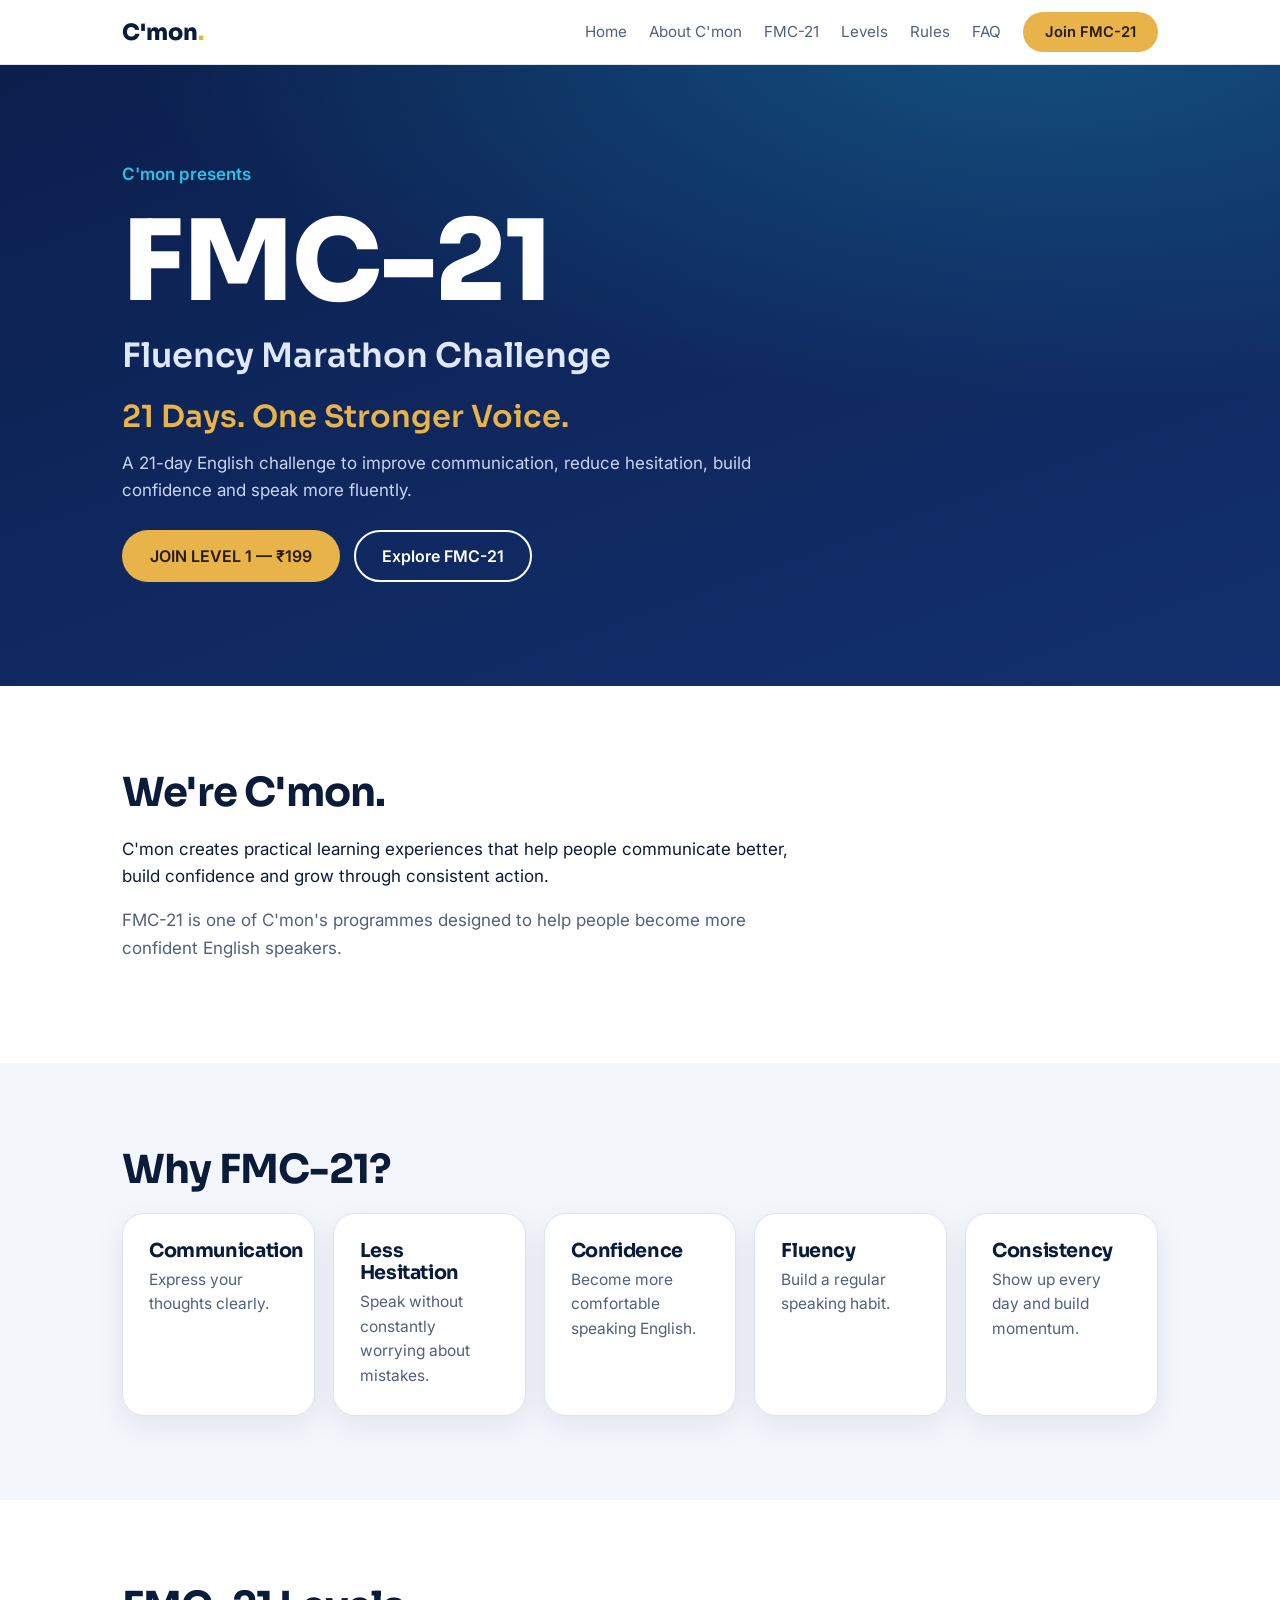
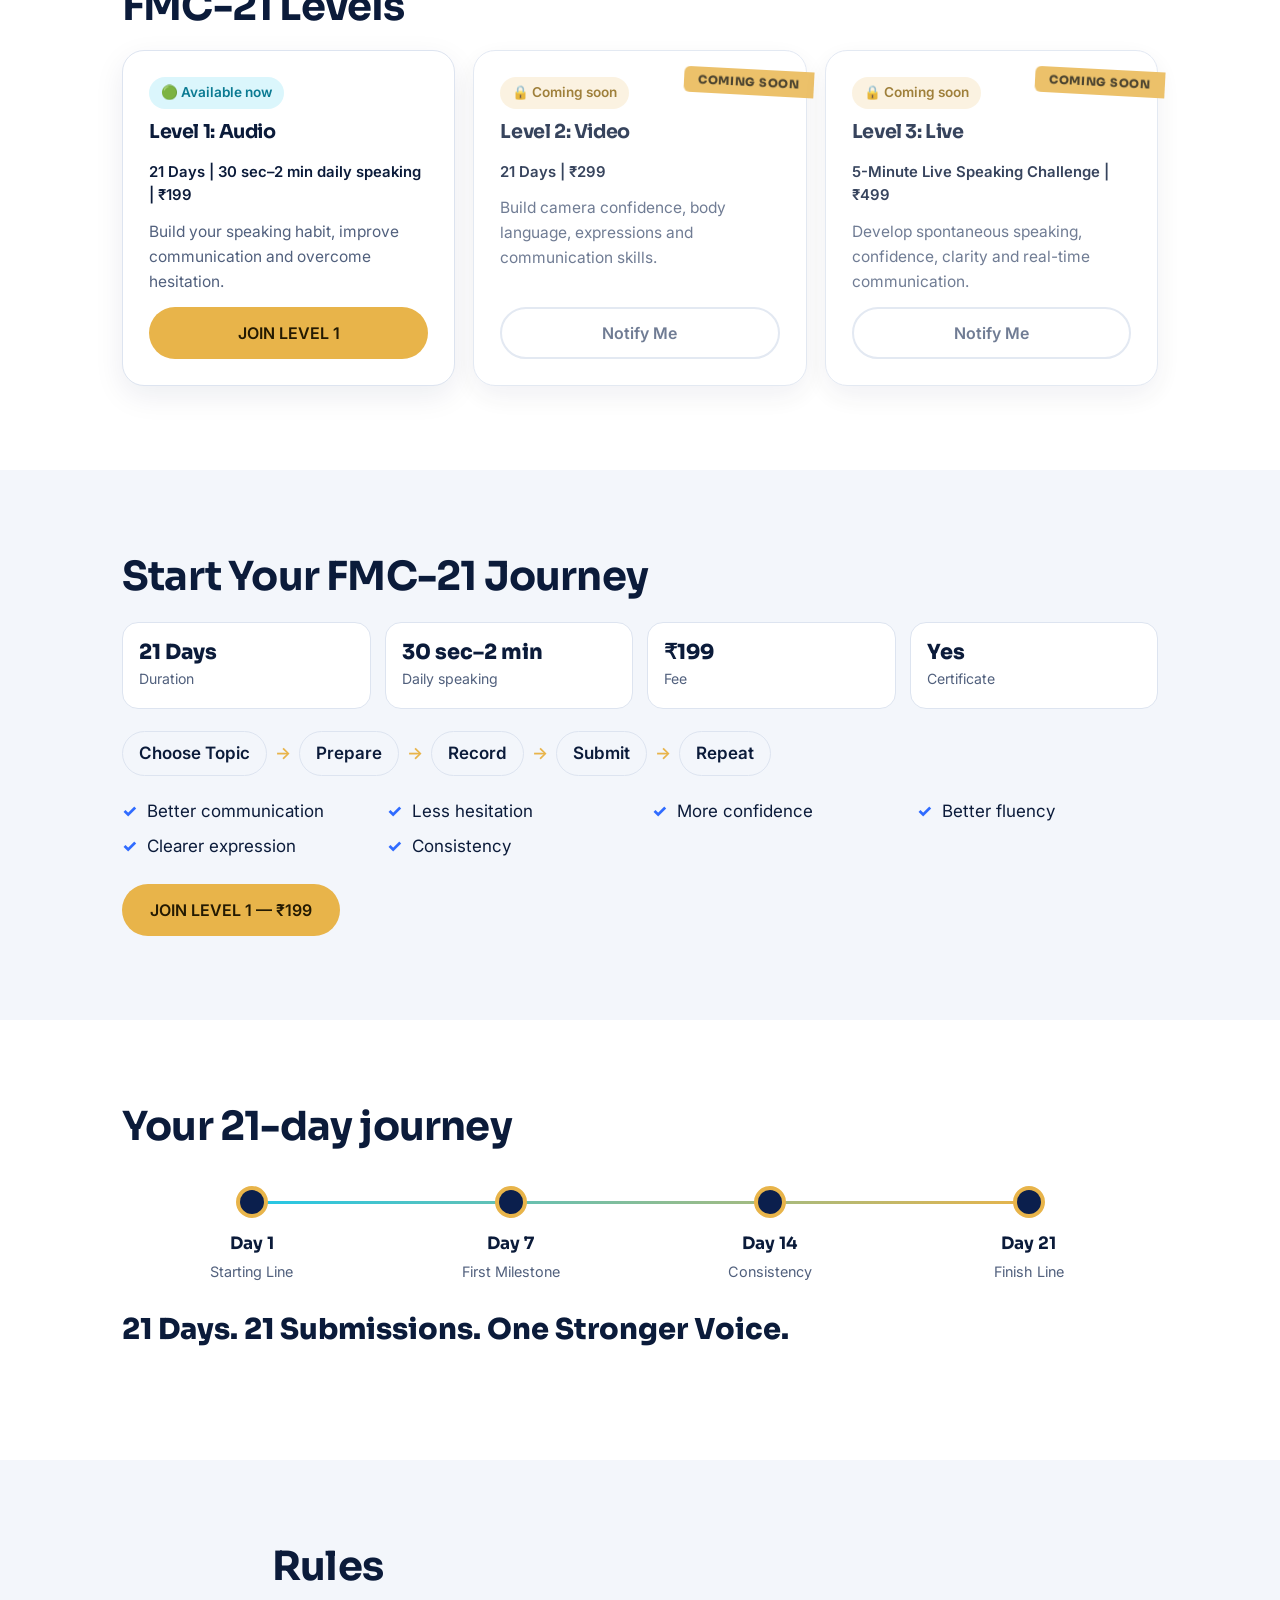
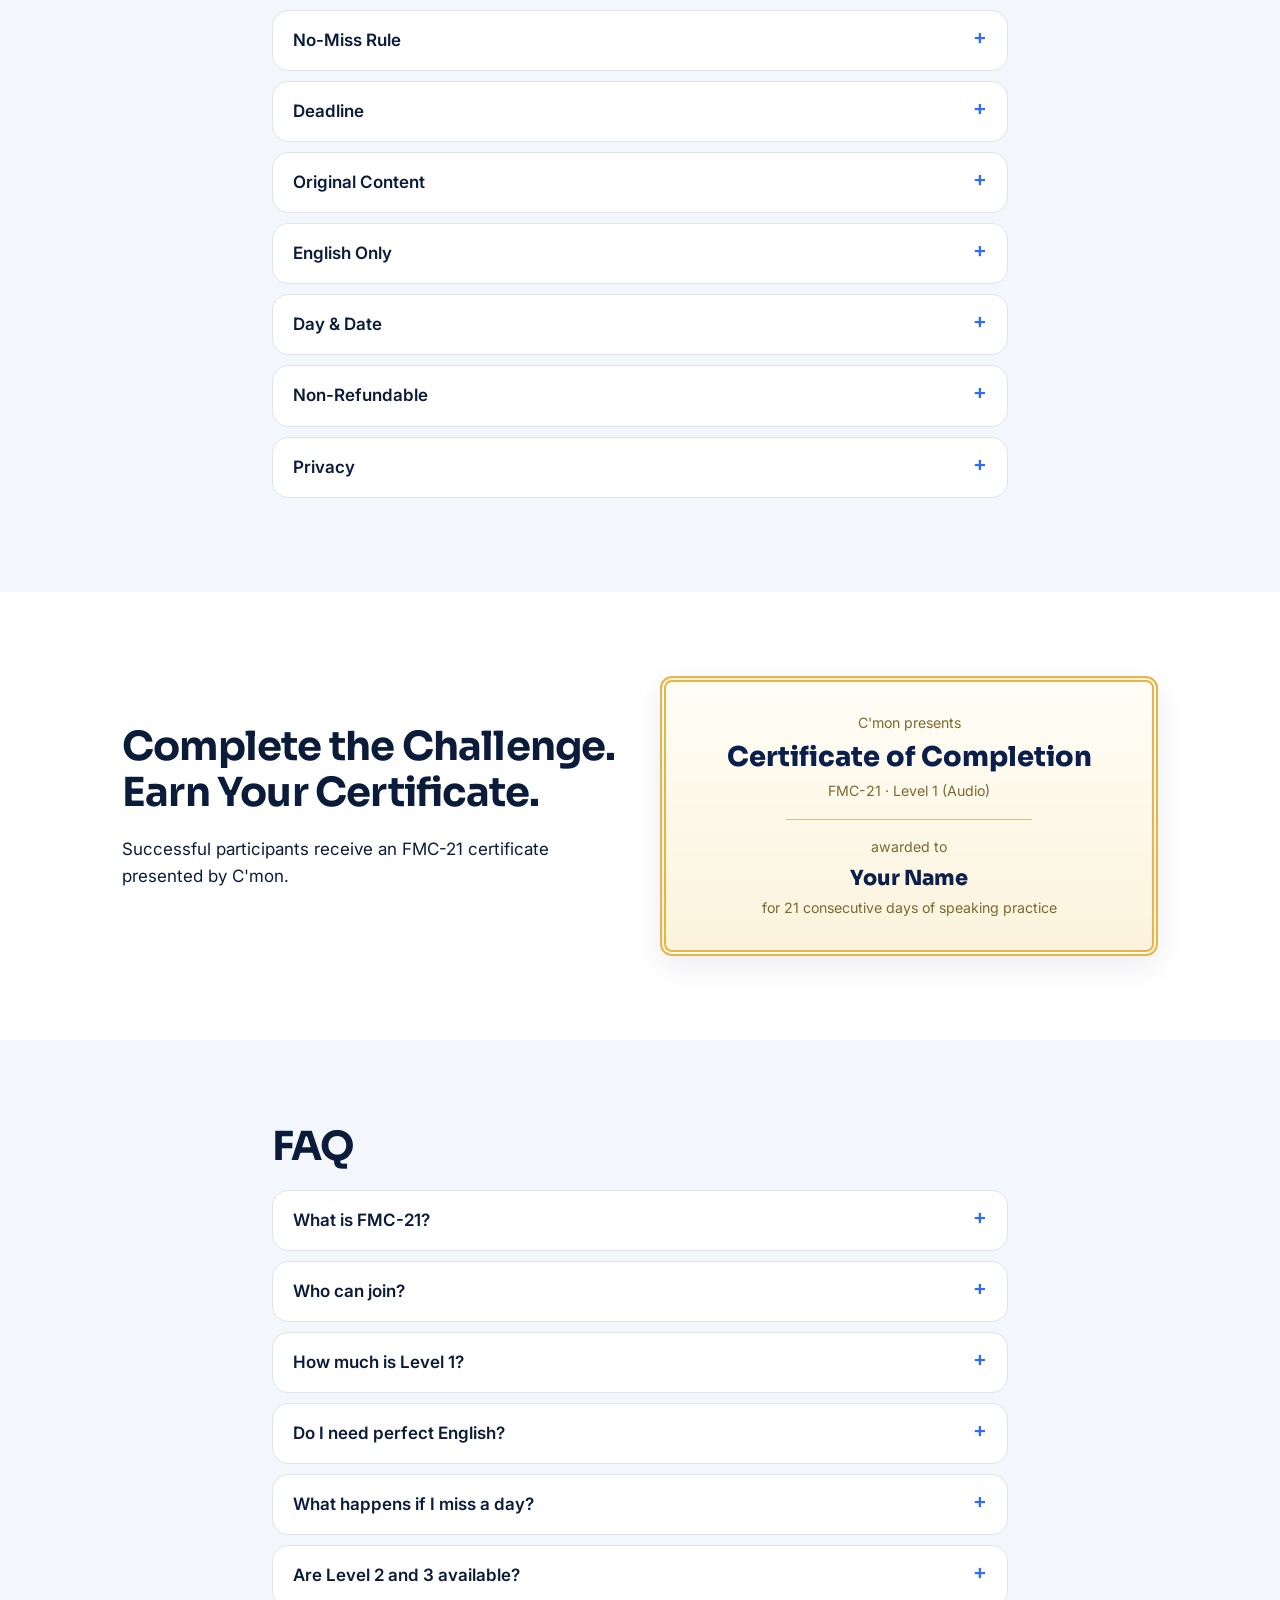
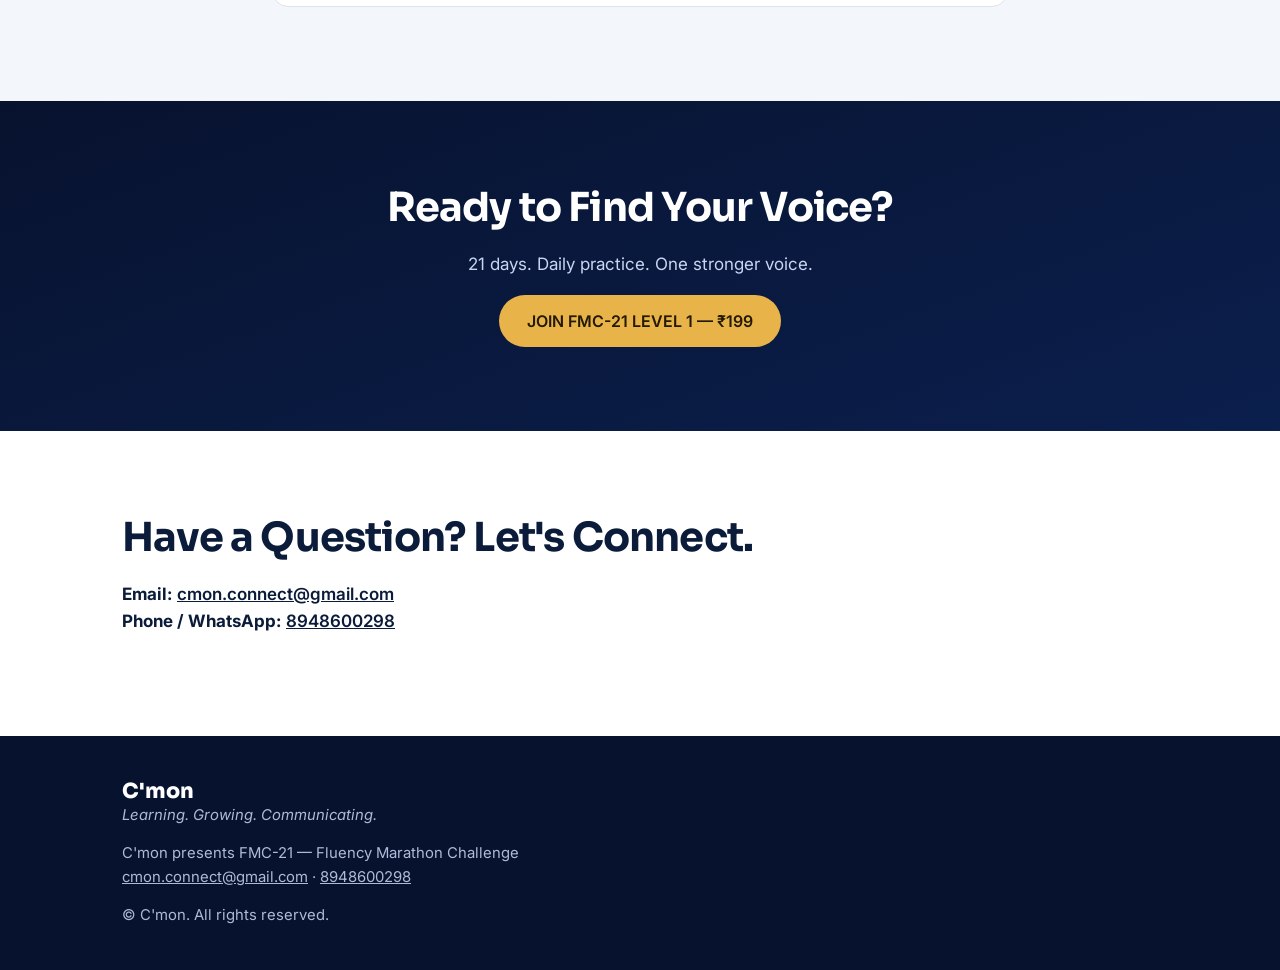
==== index.html @ 570bfe98 "Add files via upload added index.html" ====
<!DOCTYPE html>
<html lang="en">
<head>
<meta charset="utf-8">
<meta name="viewport" content="width=device-width, initial-scale=1, viewport-fit=cover">
<title>FMC-21 Fluency Marathon Challenge | C'mon</title>
<link rel="preconnect" href="https://fonts.googleapis.com">
<link href="https://fonts.googleapis.com/css2?family=Sora:wght@400;600;800&family=Inter:wght@400;500;600&display=swap" rel="stylesheet">
<style>
:root{box-sizing:border-box;padding-top:env(safe-area-inset-top,0px);padding-bottom:env(safe-area-inset-bottom,0px);
--bg:#fff;--soft:#f3f6fb;--ink:#0b1b3a;--mute:#51607d;--navy:#0b1f4d;--navy2:#13306e;--blue:#2f6bff;--cyan:#22c7e8;--gold:#e8b44a;--line:#dde4f0;--card:#fff;--shadow:0 10px 30px rgba(11,31,77,.08)}
@media (prefers-color-scheme:dark){:root:not([data-theme="light"]){--bg:#0a1430;--soft:#0e1b3e;--ink:#eef2fb;--mute:#a6b3d1;--line:#22305a;--card:#101f47;--shadow:0 10px 30px rgba(0,0,0,.35)}}
:root[data-theme="dark"]{--bg:#0a1430;--soft:#0e1b3e;--ink:#eef2fb;--mute:#a6b3d1;--line:#22305a;--card:#101f47;--shadow:0 10px 30px rgba(0,0,0,.35)}
html{scroll-behavior:smooth;scroll-padding-top:calc(env(safe-area-inset-top,0px) + 72px)}
*,*:before,*:after{box-sizing:inherit}
body{margin:0;background:var(--bg);color:var(--ink);font:400 17px/1.6 Inter,system-ui,-apple-system,"Segoe UI",sans-serif}
h1,h2,h3{font-family:Sora,Inter,system-ui,sans-serif;line-height:1.15;margin:0 0 .5em;letter-spacing:-.02em}
h2{font-size:clamp(1.7rem,4vw,2.5rem)}h3{font-size:1.2rem}
p{margin:0 0 1em;max-width:62ch}a{color:inherit}
.wrap{max-width:1080px;margin:0 auto;padding:0 22px}
section{padding:84px 0}.soft{background:var(--soft)}
.mute{color:var(--mute)}
header{position:sticky;top:env(safe-area-inset-top,0px);z-index:10;background:color-mix(in srgb,var(--bg) 90%,transparent);backdrop-filter:blur(10px);border-bottom:1px solid var(--line)}
.nav{display:flex;align-items:center;gap:22px;height:64px}
.logo{font:800 1.4rem Sora,sans-serif;text-decoration:none;margin-right:auto}.logo i{color:var(--gold);font-style:normal}
.nav a.l{text-decoration:none;font-size:.95rem;color:var(--mute)}.nav a.l:hover{color:var(--ink)}
.btn{display:inline-block;text-decoration:none;font:600 1rem Inter,sans-serif;padding:14px 26px;border-radius:999px;border:2px solid transparent;cursor:pointer}
.btn:focus-visible,summary:focus-visible,a:focus-visible{outline:3px solid var(--cyan);outline-offset:3px}
.gold{background:var(--gold);color:#241a02}.gold:hover{filter:brightness(1.07)}
.ghost{border-color:currentColor}.sm{padding:9px 20px;font-size:.92rem}
.blue{background:var(--blue);color:#fff}
.hero{background:radial-gradient(900px 400px at 80% -10%,rgba(34,199,232,.28),transparent),linear-gradient(160deg,var(--navy),var(--navy2));color:#fff;padding:96px 0 104px}
.hero p{color:#c9d6f2}
.pres{color:var(--cyan);font-weight:600;margin-bottom:10px}
.hero h1{font-size:clamp(3.4rem,11vw,7rem);font-weight:800;margin:0}
.hero h1 small{display:block;font-size:.3em;font-weight:600;letter-spacing:0;margin-top:.3em;color:#dfe8fb}
.tag{font:600 clamp(1.3rem,3vw,1.9rem) Sora,sans-serif;color:var(--gold);margin:22px 0 14px}
.row{display:flex;flex-wrap:wrap;gap:14px;margin-top:26px}
.grid{display:grid;gap:18px}.g5{grid-template-columns:repeat(auto-fit,minmax(190px,1fr))}.g3{grid-template-columns:repeat(auto-fit,minmax(280px,1fr))}
.card{background:var(--card);border:1px solid var(--line);border-radius:22px;padding:26px;box-shadow:var(--shadow)}
.card p{margin:0;color:var(--mute);font-size:.97rem}
.card h3{margin-bottom:.3em}
.lvl{position:relative;display:flex;flex-direction:column;gap:12px}
.lvl .meta{font-weight:600;font-size:.93rem}
.badge{align-self:flex-start;font-weight:600;font-size:.85rem;padding:5px 12px;border-radius:999px}
.on{background:rgba(34,199,232,.16);color:#0a7a92}.off{background:rgba(232,180,74,.2);color:#8a6410}
@media (prefers-color-scheme:dark){:root:not([data-theme="light"]) .on{color:var(--cyan)}:root:not([data-theme="light"]) .off{color:var(--gold)}}
.lvl.soon{opacity:.82}.lvl.soon:before{content:"COMING SOON";position:absolute;top:18px;right:-8px;background:var(--gold);color:#241a02;font:800 .72rem Sora,sans-serif;letter-spacing:.06em;padding:6px 14px;border-radius:6px 0 0 6px;transform:rotate(3deg)}
.lvl .btn{margin-top:auto;text-align:center}
.dis{border-color:var(--line);color:var(--mute)}
.facts{display:grid;grid-template-columns:repeat(auto-fit,minmax(150px,1fr));gap:14px;margin:22px 0}
.facts div{background:var(--card);border:1px solid var(--line);border-radius:16px;padding:16px}
.facts b{display:block;font:800 1.3rem Sora,sans-serif}.facts span{font-size:.88rem;color:var(--mute)}
.flow{display:flex;flex-wrap:wrap;gap:8px;align-items:center;font-weight:600;margin:6px 0 22px}
.flow span{background:var(--soft);border:1px solid var(--line);padding:8px 16px;border-radius:999px}
.flow em{color:var(--gold);font-style:normal}
ul.ticks{list-style:none;padding:0;margin:0 0 24px;display:grid;grid-template-columns:repeat(auto-fit,minmax(220px,1fr));gap:8px 24px}
ul.ticks li:before{content:"✓";color:var(--blue);font-weight:800;margin-right:10px}
.tl{display:grid;grid-template-columns:repeat(4,1fr);gap:0;margin:36px 0 26px;position:relative}
.tl:before{content:"";position:absolute;left:12%;right:12%;top:15px;height:3px;background:linear-gradient(90deg,var(--cyan),var(--gold))}
.tl div{text-align:center;position:relative;padding:0 6px}
.tl i{display:block;width:32px;height:32px;border-radius:50%;background:var(--navy);border:4px solid var(--gold);margin:0 auto 12px}
.tl b{display:block;font-family:Sora,sans-serif}.tl span{font-size:.9rem;color:var(--mute)}
@media(max-width:620px){.tl{grid-template-columns:1fr;gap:20px}.tl:before{display:none}.nav a.l{display:none}}
.big{font:800 clamp(1.3rem,3vw,1.8rem) Sora,sans-serif}
details{border:1px solid var(--line);background:var(--card);border-radius:16px;margin-bottom:10px;padding:0 20px}
summary{cursor:pointer;font-weight:600;padding:16px 0;list-style:none;display:flex;justify-content:space-between;gap:12px}
summary::-webkit-details-marker{display:none}summary:after{content:"+";color:var(--blue);font-size:1.3rem;line-height:1}
details[open] summary:after{content:"−"}details p{color:var(--mute);margin:0 0 16px}
.two{display:grid;grid-template-columns:1fr 1fr;gap:40px;align-items:center}
@media(max-width:760px){.two{grid-template-columns:1fr}}
.cert{background:linear-gradient(#fffdf6,#fbf3dc);color:#2a2410;border:6px double var(--gold);border-radius:12px;padding:30px 20px;text-align:center;box-shadow:var(--shadow)}
.cert small{display:block;color:#7a6a30}.cert b{display:block;font:800 1.7rem Sora,sans-serif;color:var(--navy);margin:6px 0}
.cert hr{border:0;border-top:1px solid #d9c27a;width:55%;margin:16px auto}
.cta{background:linear-gradient(160deg,#07122e,var(--navy));color:#fff;text-align:center}
.cta p{margin:0 auto 1em;color:#c9d6f2}
.contact a{font-weight:600}
footer{background:#07122e;color:#aebbd8;padding:42px 0;font-size:.93rem}
footer b{color:#fff;font:800 1.3rem Sora,sans-serif;display:block}footer a{color:#aebbd8}
#msg{display:none;position:fixed;left:50%;bottom:calc(env(safe-area-inset-bottom,0px) + 20px);transform:translateX(-50%);background:var(--navy);color:#fff;padding:12px 20px;border-radius:12px;z-index:20;box-shadow:var(--shadow);max-width:90%}
@media(prefers-reduced-motion:reduce){html{scroll-behavior:auto}}
</style>
</head>
<body>
<header><div class="wrap nav">
<a class="logo" href="#home">C'mon<i>.</i></a>
<a class="l" href="#home">Home</a><a class="l" href="#about">About C'mon</a><a class="l" href="#fmc">FMC-21</a><a class="l" href="#levels">Levels</a><a class="l" href="#rules">Rules</a><a class="l" href="#faq">FAQ</a>
<a class="btn gold sm join" href="#levels">Join FMC-21</a>
</div></header>

<main id="home">
<section class="hero"><div class="wrap">
<div class="pres">C'mon presents</div>
<h1>FMC-21<small>Fluency Marathon Challenge</small></h1>
<div class="tag">21 Days. One Stronger Voice.</div>
<p>A 21-day English challenge to improve communication, reduce hesitation, build confidence and speak more fluently.</p>
<div class="row"><a class="btn gold join" href="#levels">JOIN LEVEL 1 — ₹199</a><a class="btn ghost" href="#fmc">Explore FMC-21</a></div>
</div></section>

<section id="about"><div class="wrap">
<h2>We're C'mon.</h2>
<p>C'mon creates practical learning experiences that help people communicate better, build confidence and grow through consistent action.</p>
<p class="mute">FMC-21 is one of C'mon's programmes designed to help people become more confident English speakers.</p>
</div></section>

<section class="soft" id="fmc"><div class="wrap">
<h2>Why FMC-21?</h2>
<div class="grid g5">
<div class="card"><h3>Communication</h3><p>Express your thoughts clearly.</p></div>
<div class="card"><h3>Less Hesitation</h3><p>Speak without constantly worrying about mistakes.</p></div>
<div class="card"><h3>Confidence</h3><p>Become more comfortable speaking English.</p></div>
<div class="card"><h3>Fluency</h3><p>Build a regular speaking habit.</p></div>
<div class="card"><h3>Consistency</h3><p>Show up every day and build momentum.</p></div>
</div></div></section>

<section id="levels"><div class="wrap">
<h2>FMC-21 Levels</h2>
<div class="grid g3">
<div class="card lvl"><span class="badge on">🟢 Available now</span><h3>Level 1: Audio</h3><div class="meta">21 Days | 30 sec–2 min daily speaking | ₹199</div><p>Build your speaking habit, improve communication and overcome hesitation.</p><a class="btn gold join" href="#">JOIN LEVEL 1</a></div>
<div class="card lvl soon"><span class="badge off">🔒 Coming soon</span><h3>Level 2: Video</h3><div class="meta">21 Days | ₹299</div><p>Build camera confidence, body language, expressions and communication skills.</p><a class="btn ghost dis" href="mailto:cmon.connect@gmail.com?subject=Notify%20me%20-%20FMC-21%20Level%202">Notify Me</a></div>
<div class="card lvl soon"><span class="badge off">🔒 Coming soon</span><h3>Level 3: Live</h3><div class="meta">5-Minute Live Speaking Challenge | ₹499</div><p>Develop spontaneous speaking, confidence, clarity and real-time communication.</p><a class="btn ghost dis" href="mailto:cmon.connect@gmail.com?subject=Notify%20me%20-%20FMC-21%20Level%203">Notify Me</a></div>
</div></div></section>

<section class="soft"><div class="wrap">
<h2>Start Your FMC-21 Journey</h2>
<div class="facts"><div><b>21 Days</b><span>Duration</span></div><div><b>30 sec–2 min</b><span>Daily speaking</span></div><div><b>₹199</b><span>Fee</span></div><div><b>Yes</b><span>Certificate</span></div></div>
<div class="flow"><span>Choose Topic</span><em>→</em><span>Prepare</span><em>→</em><span>Record</span><em>→</em><span>Submit</span><em>→</em><span>Repeat</span></div>
<ul class="ticks"><li>Better communication</li><li>Less hesitation</li><li>More confidence</li><li>Better fluency</li><li>Clearer expression</li><li>Consistency</li></ul>
<a class="btn gold join" href="#">JOIN LEVEL 1 — ₹199</a>
</div></section>

<section><div class="wrap">
<h2>Your 21-day journey</h2>
<div class="tl">
<div><i></i><b>Day 1</b><span>Starting Line</span></div>
<div><i></i><b>Day 7</b><span>First Milestone</span></div>
<div><i></i><b>Day 14</b><span>Consistency</span></div>
<div><i></i><b>Day 21</b><span>Finish Line</span></div>
</div>
<p class="big">21 Days. 21 Submissions. One Stronger Voice.</p>
</div></section>

<section class="soft" id="rules"><div class="wrap" style="max-width:780px">
<h2>Rules</h2>
<details><summary>No-Miss Rule</summary><p>Missing a day disqualifies the participant from certification. You can restart from Day 1 in the next round.</p></details>
<details><summary>Deadline</summary><p>Submit by 11:59 PM IST.</p></details>
<details><summary>Original Content</summary><p>The recording must be made by the participant that day.</p></details>
<details><summary>English Only</summary><p>All submissions must be in English.</p></details>
<details><summary>Day &amp; Date</summary><p>Mention the day number and date at the beginning.</p></details>
<details><summary>Non-Refundable</summary><p>The registration fee is non-refundable.</p></details>
<details><summary>Privacy</summary><p>Recordings are accessible only to the participant and authorized C'mon/FMC-21 administrators.</p></details>
</div></section>

<section><div class="wrap two">
<div><h2>Complete the Challenge. Earn Your Certificate.</h2><p>Successful participants receive an FMC-21 certificate presented by C'mon.</p></div>
<div class="cert"><small>C'mon presents</small><b>Certificate of Completion</b><small>FMC-21 · Level 1 (Audio)</small><hr><small>awarded to</small><b style="font-size:1.3rem">Your Name</b><small>for 21 consecutive days of speaking practice</small></div>
</div></section>

<section class="soft" id="faq"><div class="wrap" style="max-width:780px">
<h2>FAQ</h2>
<details><summary>What is FMC-21?</summary><p>A 21-day English fluency challenge presented by C'mon.</p></details>
<details><summary>Who can join?</summary><p>Anyone who wants to improve English communication, confidence and fluency.</p></details>
<details><summary>How much is Level 1?</summary><p>₹199.</p></details>
<details><summary>Do I need perfect English?</summary><p>No. FMC-21 is designed to help you improve.</p></details>
<details><summary>What happens if I miss a day?</summary><p>You are disqualified from certification.</p></details>
<details><summary>Are Level 2 and 3 available?</summary><p>Not yet. They are Coming Soon.</p></details>
</div></section>

<section class="cta"><div class="wrap">
<h2>Ready to Find Your Voice?</h2>
<p>21 days. Daily practice. One stronger voice.</p>
<a class="btn gold join" href="#">JOIN FMC-21 LEVEL 1 — ₹199</a>
</div></section>

<section class="contact"><div class="wrap">
<h2>Have a Question? Let's Connect.</h2>
<p><b>Email:</b> <a href="mailto:cmon.connect@gmail.com">cmon.connect@gmail.com</a><br><b>Phone / WhatsApp:</b> <a href="https://wa.me/918948600298">8948600298</a></p>
</div></section>
</main>

<footer><div class="wrap">
<b>C'mon</b><em>Learning. Growing. Communicating.</em>
<p style="margin-top:14px">C'mon presents FMC-21 — Fluency Marathon Challenge<br><a href="mailto:cmon.connect@gmail.com">cmon.connect@gmail.com</a> · <a href="https://wa.me/918948600298">8948600298</a></p>
<span>© C'mon. All rights reserved.</span>
</div></footer>
<div id="msg" role="status">Registration link will be added soon. Please WhatsApp 8948600298 to join.</div>

<script>
// Paste your Google Form link between the quotes below. Every Level 1 button uses it.
var FORM_URL = "";
document.querySelectorAll(".join").forEach(function(a){
 if(a.getAttribute("href")==="#levels"&&!a.classList.contains("sm")&&a.textContent.indexOf("JOIN LEVEL 1")<0)return;
 if(a.classList.contains("sm")||a.textContent.indexOf("JOIN")<0)return;
 if(FORM_URL){a.href=FORM_URL;a.target="_blank";a.rel="noopener";}
 else{a.addEventListener("click",function(e){e.preventDefault();var m=document.getElementById("msg");m.style.display="block";setTimeout(function(){m.style.display="none"},4000)})}
});
</script>
</body>
</html>
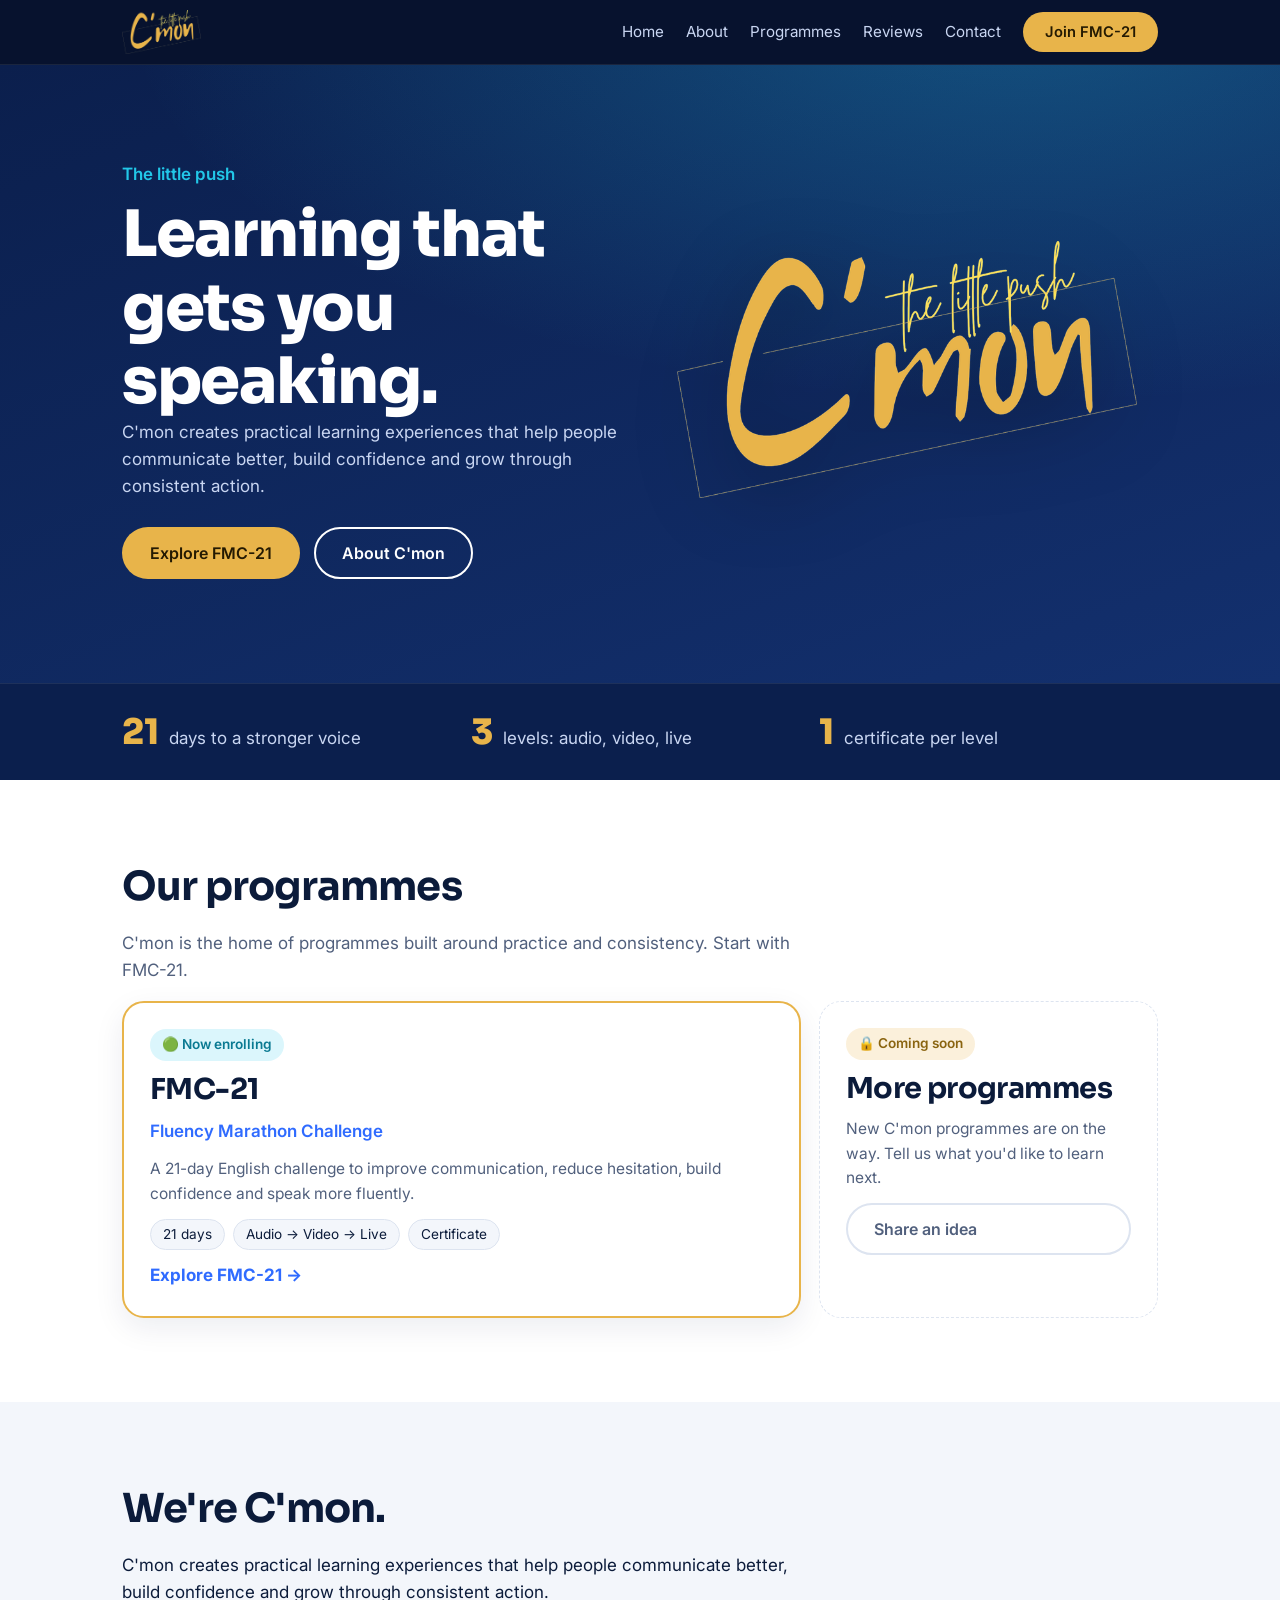
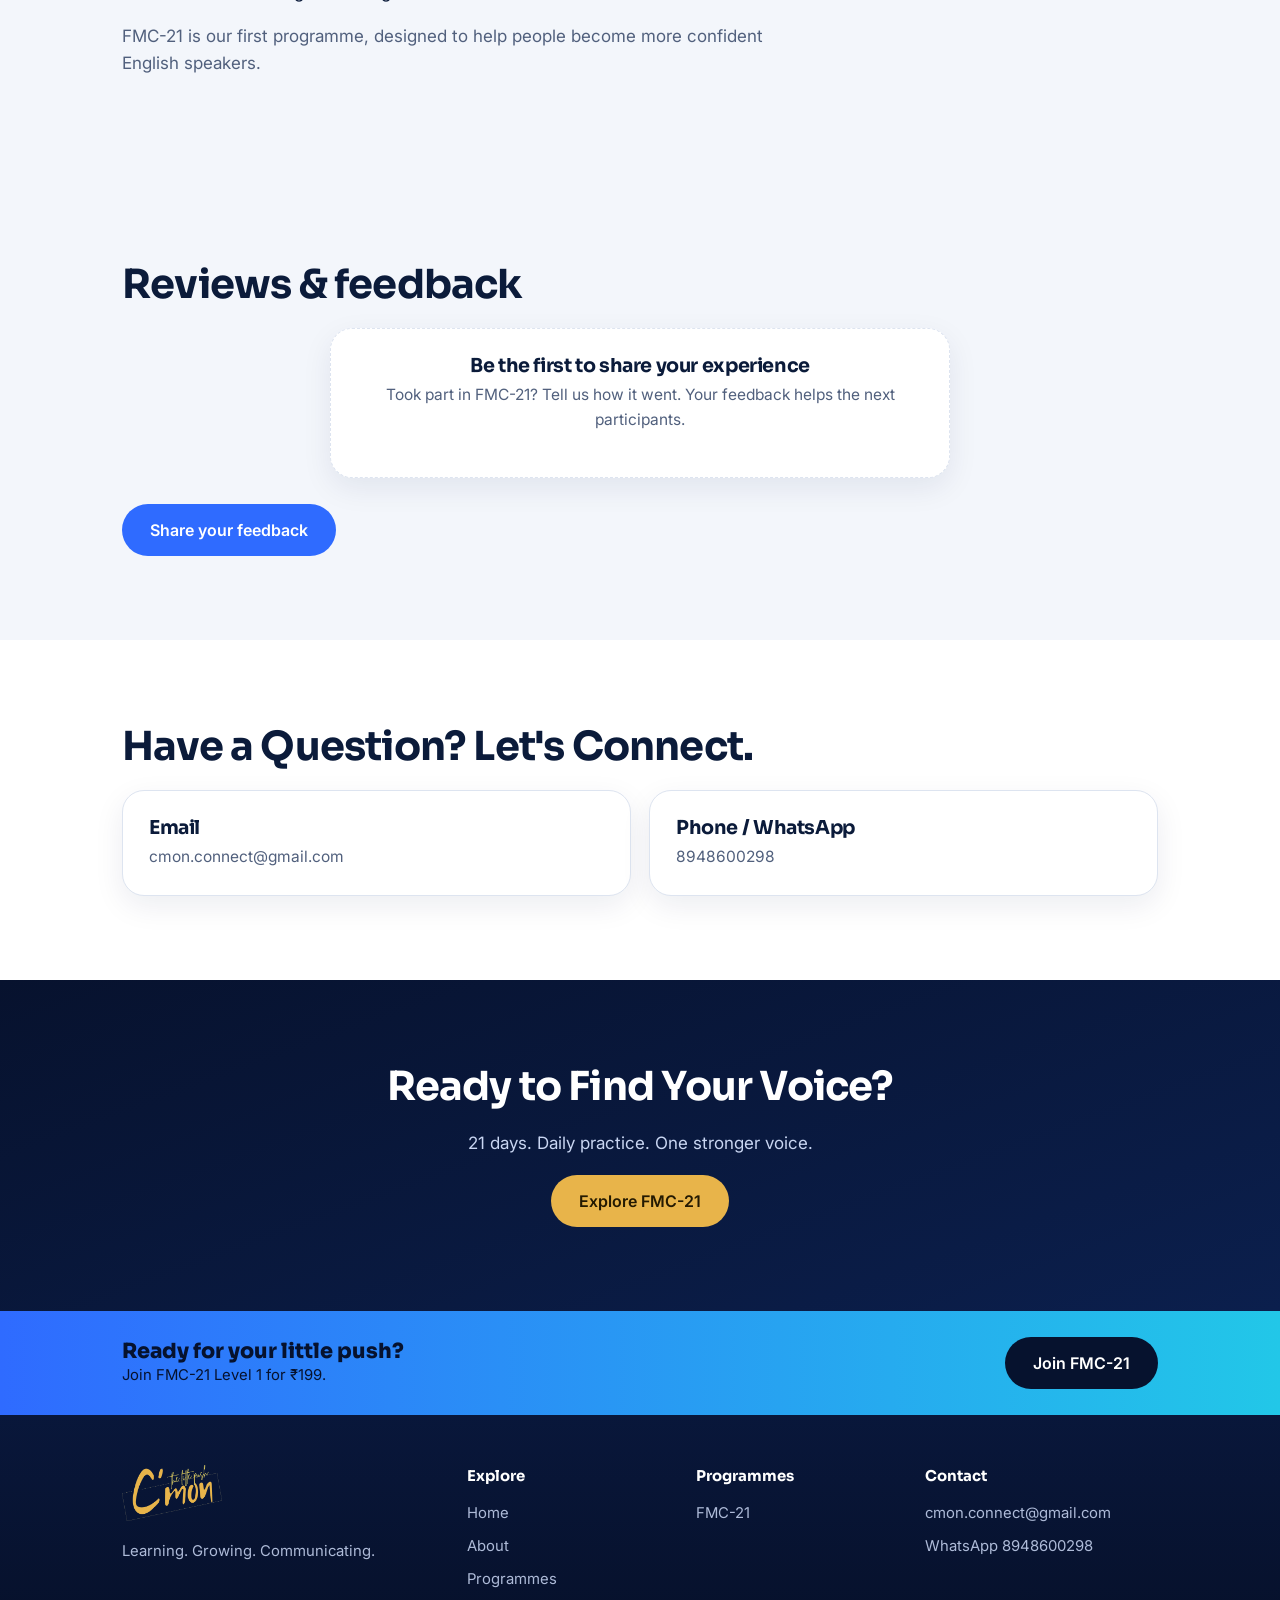
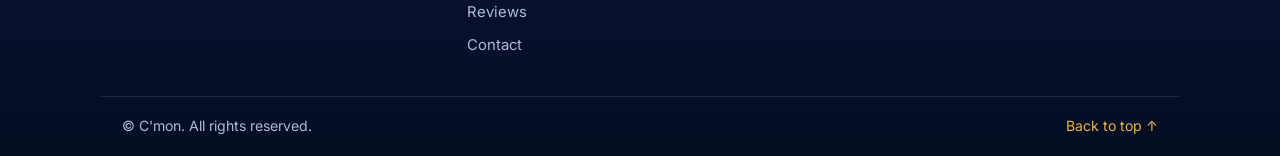
==== commit cd2f87bb: "Add files via upload add logo" ====
--- a/index.html
+++ b/index.html
@@ -3,197 +3,41 @@
 <head>
 <meta charset="utf-8">
 <meta name="viewport" content="width=device-width, initial-scale=1, viewport-fit=cover">
-<title>FMC-21 Fluency Marathon Challenge | C'mon</title>
+<title>C'mon | The little push</title>
+<link rel="icon" type="image/png" sizes="32x32" href="assets/img/favicon-32.png">
+<link rel="icon" type="image/png" sizes="192x192" href="assets/img/favicon-192.png">
+<link rel="shortcut icon" href="assets/img/favicon.ico">
+<link rel="apple-touch-icon" href="assets/img/apple-touch-icon.png">
 <link rel="preconnect" href="https://fonts.googleapis.com">
 <link href="https://fonts.googleapis.com/css2?family=Sora:wght@400;600;800&family=Inter:wght@400;500;600&display=swap" rel="stylesheet">
-<style>
-:root{box-sizing:border-box;padding-top:env(safe-area-inset-top,0px);padding-bottom:env(safe-area-inset-bottom,0px);
---bg:#fff;--soft:#f3f6fb;--ink:#0b1b3a;--mute:#51607d;--navy:#0b1f4d;--navy2:#13306e;--blue:#2f6bff;--cyan:#22c7e8;--gold:#e8b44a;--line:#dde4f0;--card:#fff;--shadow:0 10px 30px rgba(11,31,77,.08)}
-@media (prefers-color-scheme:dark){:root:not([data-theme="light"]){--bg:#0a1430;--soft:#0e1b3e;--ink:#eef2fb;--mute:#a6b3d1;--line:#22305a;--card:#101f47;--shadow:0 10px 30px rgba(0,0,0,.35)}}
-:root[data-theme="dark"]{--bg:#0a1430;--soft:#0e1b3e;--ink:#eef2fb;--mute:#a6b3d1;--line:#22305a;--card:#101f47;--shadow:0 10px 30px rgba(0,0,0,.35)}
-html{scroll-behavior:smooth;scroll-padding-top:calc(env(safe-area-inset-top,0px) + 72px)}
-*,*:before,*:after{box-sizing:inherit}
-body{margin:0;background:var(--bg);color:var(--ink);font:400 17px/1.6 Inter,system-ui,-apple-system,"Segoe UI",sans-serif}
-h1,h2,h3{font-family:Sora,Inter,system-ui,sans-serif;line-height:1.15;margin:0 0 .5em;letter-spacing:-.02em}
-h2{font-size:clamp(1.7rem,4vw,2.5rem)}h3{font-size:1.2rem}
-p{margin:0 0 1em;max-width:62ch}a{color:inherit}
-.wrap{max-width:1080px;margin:0 auto;padding:0 22px}
-section{padding:84px 0}.soft{background:var(--soft)}
-.mute{color:var(--mute)}
-header{position:sticky;top:env(safe-area-inset-top,0px);z-index:10;background:color-mix(in srgb,var(--bg) 90%,transparent);backdrop-filter:blur(10px);border-bottom:1px solid var(--line)}
-.nav{display:flex;align-items:center;gap:22px;height:64px}
-.logo{font:800 1.4rem Sora,sans-serif;text-decoration:none;margin-right:auto}.logo i{color:var(--gold);font-style:normal}
-.nav a.l{text-decoration:none;font-size:.95rem;color:var(--mute)}.nav a.l:hover{color:var(--ink)}
-.btn{display:inline-block;text-decoration:none;font:600 1rem Inter,sans-serif;padding:14px 26px;border-radius:999px;border:2px solid transparent;cursor:pointer}
-.btn:focus-visible,summary:focus-visible,a:focus-visible{outline:3px solid var(--cyan);outline-offset:3px}
-.gold{background:var(--gold);color:#241a02}.gold:hover{filter:brightness(1.07)}
-.ghost{border-color:currentColor}.sm{padding:9px 20px;font-size:.92rem}
-.blue{background:var(--blue);color:#fff}
-.hero{background:radial-gradient(900px 400px at 80% -10%,rgba(34,199,232,.28),transparent),linear-gradient(160deg,var(--navy),var(--navy2));color:#fff;padding:96px 0 104px}
-.hero p{color:#c9d6f2}
-.pres{color:var(--cyan);font-weight:600;margin-bottom:10px}
-.hero h1{font-size:clamp(3.4rem,11vw,7rem);font-weight:800;margin:0}
-.hero h1 small{display:block;font-size:.3em;font-weight:600;letter-spacing:0;margin-top:.3em;color:#dfe8fb}
-.tag{font:600 clamp(1.3rem,3vw,1.9rem) Sora,sans-serif;color:var(--gold);margin:22px 0 14px}
-.row{display:flex;flex-wrap:wrap;gap:14px;margin-top:26px}
-.grid{display:grid;gap:18px}.g5{grid-template-columns:repeat(auto-fit,minmax(190px,1fr))}.g3{grid-template-columns:repeat(auto-fit,minmax(280px,1fr))}
-.card{background:var(--card);border:1px solid var(--line);border-radius:22px;padding:26px;box-shadow:var(--shadow)}
-.card p{margin:0;color:var(--mute);font-size:.97rem}
-.card h3{margin-bottom:.3em}
-.lvl{position:relative;display:flex;flex-direction:column;gap:12px}
-.lvl .meta{font-weight:600;font-size:.93rem}
-.badge{align-self:flex-start;font-weight:600;font-size:.85rem;padding:5px 12px;border-radius:999px}
-.on{background:rgba(34,199,232,.16);color:#0a7a92}.off{background:rgba(232,180,74,.2);color:#8a6410}
-@media (prefers-color-scheme:dark){:root:not([data-theme="light"]) .on{color:var(--cyan)}:root:not([data-theme="light"]) .off{color:var(--gold)}}
-.lvl.soon{opacity:.82}.lvl.soon:before{content:"COMING SOON";position:absolute;top:18px;right:-8px;background:var(--gold);color:#241a02;font:800 .72rem Sora,sans-serif;letter-spacing:.06em;padding:6px 14px;border-radius:6px 0 0 6px;transform:rotate(3deg)}
-.lvl .btn{margin-top:auto;text-align:center}
-.dis{border-color:var(--line);color:var(--mute)}
-.facts{display:grid;grid-template-columns:repeat(auto-fit,minmax(150px,1fr));gap:14px;margin:22px 0}
-.facts div{background:var(--card);border:1px solid var(--line);border-radius:16px;padding:16px}
-.facts b{display:block;font:800 1.3rem Sora,sans-serif}.facts span{font-size:.88rem;color:var(--mute)}
-.flow{display:flex;flex-wrap:wrap;gap:8px;align-items:center;font-weight:600;margin:6px 0 22px}
-.flow span{background:var(--soft);border:1px solid var(--line);padding:8px 16px;border-radius:999px}
-.flow em{color:var(--gold);font-style:normal}
-ul.ticks{list-style:none;padding:0;margin:0 0 24px;display:grid;grid-template-columns:repeat(auto-fit,minmax(220px,1fr));gap:8px 24px}
-ul.ticks li:before{content:"✓";color:var(--blue);font-weight:800;margin-right:10px}
-.tl{display:grid;grid-template-columns:repeat(4,1fr);gap:0;margin:36px 0 26px;position:relative}
-.tl:before{content:"";position:absolute;left:12%;right:12%;top:15px;height:3px;background:linear-gradient(90deg,var(--cyan),var(--gold))}
-.tl div{text-align:center;position:relative;padding:0 6px}
-.tl i{display:block;width:32px;height:32px;border-radius:50%;background:var(--navy);border:4px solid var(--gold);margin:0 auto 12px}
-.tl b{display:block;font-family:Sora,sans-serif}.tl span{font-size:.9rem;color:var(--mute)}
-@media(max-width:620px){.tl{grid-template-columns:1fr;gap:20px}.tl:before{display:none}.nav a.l{display:none}}
-.big{font:800 clamp(1.3rem,3vw,1.8rem) Sora,sans-serif}
-details{border:1px solid var(--line);background:var(--card);border-radius:16px;margin-bottom:10px;padding:0 20px}
-summary{cursor:pointer;font-weight:600;padding:16px 0;list-style:none;display:flex;justify-content:space-between;gap:12px}
-summary::-webkit-details-marker{display:none}summary:after{content:"+";color:var(--blue);font-size:1.3rem;line-height:1}
-details[open] summary:after{content:"−"}details p{color:var(--mute);margin:0 0 16px}
-.two{display:grid;grid-template-columns:1fr 1fr;gap:40px;align-items:center}
-@media(max-width:760px){.two{grid-template-columns:1fr}}
-.cert{background:linear-gradient(#fffdf6,#fbf3dc);color:#2a2410;border:6px double var(--gold);border-radius:12px;padding:30px 20px;text-align:center;box-shadow:var(--shadow)}
-.cert small{display:block;color:#7a6a30}.cert b{display:block;font:800 1.7rem Sora,sans-serif;color:var(--navy);margin:6px 0}
-.cert hr{border:0;border-top:1px solid #d9c27a;width:55%;margin:16px auto}
-.cta{background:linear-gradient(160deg,#07122e,var(--navy));color:#fff;text-align:center}
-.cta p{margin:0 auto 1em;color:#c9d6f2}
-.contact a{font-weight:600}
-footer{background:#07122e;color:#aebbd8;padding:42px 0;font-size:.93rem}
-footer b{color:#fff;font:800 1.3rem Sora,sans-serif;display:block}footer a{color:#aebbd8}
-#msg{display:none;position:fixed;left:50%;bottom:calc(env(safe-area-inset-bottom,0px) + 20px);transform:translateX(-50%);background:var(--navy);color:#fff;padding:12px 20px;border-radius:12px;z-index:20;box-shadow:var(--shadow);max-width:90%}
-@media(prefers-reduced-motion:reduce){html{scroll-behavior:auto}}
-</style>
+<link rel="stylesheet" href="assets/css/styles.css">
 </head>
-<body>
-<header><div class="wrap nav">
-<a class="logo" href="#home">C'mon<i>.</i></a>
-<a class="l" href="#home">Home</a><a class="l" href="#about">About C'mon</a><a class="l" href="#fmc">FMC-21</a><a class="l" href="#levels">Levels</a><a class="l" href="#rules">Rules</a><a class="l" href="#faq">FAQ</a>
-<a class="btn gold sm join" href="#levels">Join FMC-21</a>
-</div></header>
-
-<main id="home">
-<section class="hero"><div class="wrap">
-<div class="pres">C'mon presents</div>
-<h1>FMC-21<small>Fluency Marathon Challenge</small></h1>
-<div class="tag">21 Days. One Stronger Voice.</div>
-<p>A 21-day English challenge to improve communication, reduce hesitation, build confidence and speak more fluently.</p>
-<div class="row"><a class="btn gold join" href="#levels">JOIN LEVEL 1 — ₹199</a><a class="btn ghost" href="#fmc">Explore FMC-21</a></div>
+<body data-base="">
+<div id="site-header"></div>
+<main><section class="hero home" id="home"><div class="wrap two">
+<div><div class="pres">The little push</div>
+<h1>Learning that gets you speaking.</h1>
+<p>C'mon creates practical learning experiences that help people communicate better, build confidence and grow through consistent action.</p>
+<div class="row"><a class="btn gold" href="pages/fmc.html">Explore FMC-21</a><a class="btn ghost" href="#about">About C'mon</a></div></div>
+<img class="herologo" src="assets/img/logo.png" alt="C'mon: the little push">
 </div></section>
-
-<section id="about"><div class="wrap">
-<h2>We're C'mon.</h2>
+<div class="stats"><div class="wrap"><div><b>21</b><span>days to a stronger voice</span></div><div><b>3</b><span>levels: audio, video, live</span></div><div><b>1</b><span>certificate per level</span></div></div></div>
+<section id="programmes"><div class="wrap"><h2>Our programmes</h2><p class="mute">C'mon is the home of programmes built around practice and consistency. Start with FMC-21.</p>
+<div class="grid g3 prog">
+<a class="card pcard feat" href="pages/fmc.html"><span class="badge on">🟢 Now enrolling</span><h3>FMC-21</h3><div class="meta">Fluency Marathon Challenge</div><p>A 21-day English challenge to improve communication, reduce hesitation, build confidence and speak more fluently.</p><div class="chips"><span>21 days</span><span>Audio → Video → Live</span><span>Certificate</span></div><b class="go">Explore FMC-21 →</b></a>
+<div class="card pcard ghostc"><span class="badge off">🔒 Coming soon</span><h3>More programmes</h3><p>New C'mon programmes are on the way. Tell us what you'd like to learn next.</p><a class="btn ghost dis" href="mailto:cmon.connect@gmail.com?subject=Programme%20idea">Share an idea</a></div>
+</div></div></section>
+<section class="soft" id="about"><div class="wrap"><h2>We're C'mon.</h2>
 <p>C'mon creates practical learning experiences that help people communicate better, build confidence and grow through consistent action.</p>
-<p class="mute">FMC-21 is one of C'mon's programmes designed to help people become more confident English speakers.</p>
-</div></section>
-
-<section class="soft" id="fmc"><div class="wrap">
-<h2>Why FMC-21?</h2>
-<div class="grid g5">
-<div class="card"><h3>Communication</h3><p>Express your thoughts clearly.</p></div>
-<div class="card"><h3>Less Hesitation</h3><p>Speak without constantly worrying about mistakes.</p></div>
-<div class="card"><h3>Confidence</h3><p>Become more comfortable speaking English.</p></div>
-<div class="card"><h3>Fluency</h3><p>Build a regular speaking habit.</p></div>
-<div class="card"><h3>Consistency</h3><p>Show up every day and build momentum.</p></div>
-</div></div></section>
-
-<section id="levels"><div class="wrap">
-<h2>FMC-21 Levels</h2>
-<div class="grid g3">
-<div class="card lvl"><span class="badge on">🟢 Available now</span><h3>Level 1: Audio</h3><div class="meta">21 Days | 30 sec–2 min daily speaking | ₹199</div><p>Build your speaking habit, improve communication and overcome hesitation.</p><a class="btn gold join" href="#">JOIN LEVEL 1</a></div>
-<div class="card lvl soon"><span class="badge off">🔒 Coming soon</span><h3>Level 2: Video</h3><div class="meta">21 Days | ₹299</div><p>Build camera confidence, body language, expressions and communication skills.</p><a class="btn ghost dis" href="mailto:cmon.connect@gmail.com?subject=Notify%20me%20-%20FMC-21%20Level%202">Notify Me</a></div>
-<div class="card lvl soon"><span class="badge off">🔒 Coming soon</span><h3>Level 3: Live</h3><div class="meta">5-Minute Live Speaking Challenge | ₹499</div><p>Develop spontaneous speaking, confidence, clarity and real-time communication.</p><a class="btn ghost dis" href="mailto:cmon.connect@gmail.com?subject=Notify%20me%20-%20FMC-21%20Level%203">Notify Me</a></div>
-</div></div></section>
-
-<section class="soft"><div class="wrap">
-<h2>Start Your FMC-21 Journey</h2>
-<div class="facts"><div><b>21 Days</b><span>Duration</span></div><div><b>30 sec–2 min</b><span>Daily speaking</span></div><div><b>₹199</b><span>Fee</span></div><div><b>Yes</b><span>Certificate</span></div></div>
-<div class="flow"><span>Choose Topic</span><em>→</em><span>Prepare</span><em>→</em><span>Record</span><em>→</em><span>Submit</span><em>→</em><span>Repeat</span></div>
-<ul class="ticks"><li>Better communication</li><li>Less hesitation</li><li>More confidence</li><li>Better fluency</li><li>Clearer expression</li><li>Consistency</li></ul>
-<a class="btn gold join" href="#">JOIN LEVEL 1 — ₹199</a>
-</div></section>
-
-<section><div class="wrap">
-<h2>Your 21-day journey</h2>
-<div class="tl">
-<div><i></i><b>Day 1</b><span>Starting Line</span></div>
-<div><i></i><b>Day 7</b><span>First Milestone</span></div>
-<div><i></i><b>Day 14</b><span>Consistency</span></div>
-<div><i></i><b>Day 21</b><span>Finish Line</span></div>
-</div>
-<p class="big">21 Days. 21 Submissions. One Stronger Voice.</p>
-</div></section>
-
-<section class="soft" id="rules"><div class="wrap" style="max-width:780px">
-<h2>Rules</h2>
-<details><summary>No-Miss Rule</summary><p>Missing a day disqualifies the participant from certification. You can restart from Day 1 in the next round.</p></details>
-<details><summary>Deadline</summary><p>Submit by 11:59 PM IST.</p></details>
-<details><summary>Original Content</summary><p>The recording must be made by the participant that day.</p></details>
-<details><summary>English Only</summary><p>All submissions must be in English.</p></details>
-<details><summary>Day &amp; Date</summary><p>Mention the day number and date at the beginning.</p></details>
-<details><summary>Non-Refundable</summary><p>The registration fee is non-refundable.</p></details>
-<details><summary>Privacy</summary><p>Recordings are accessible only to the participant and authorized C'mon/FMC-21 administrators.</p></details>
-</div></section>
-
-<section><div class="wrap two">
-<div><h2>Complete the Challenge. Earn Your Certificate.</h2><p>Successful participants receive an FMC-21 certificate presented by C'mon.</p></div>
-<div class="cert"><small>C'mon presents</small><b>Certificate of Completion</b><small>FMC-21 · Level 1 (Audio)</small><hr><small>awarded to</small><b style="font-size:1.3rem">Your Name</b><small>for 21 consecutive days of speaking practice</small></div>
-</div></section>
-
-<section class="soft" id="faq"><div class="wrap" style="max-width:780px">
-<h2>FAQ</h2>
-<details><summary>What is FMC-21?</summary><p>A 21-day English fluency challenge presented by C'mon.</p></details>
-<details><summary>Who can join?</summary><p>Anyone who wants to improve English communication, confidence and fluency.</p></details>
-<details><summary>How much is Level 1?</summary><p>₹199.</p></details>
-<details><summary>Do I need perfect English?</summary><p>No. FMC-21 is designed to help you improve.</p></details>
-<details><summary>What happens if I miss a day?</summary><p>You are disqualified from certification.</p></details>
-<details><summary>Are Level 2 and 3 available?</summary><p>Not yet. They are Coming Soon.</p></details>
-</div></section>
-
-<section class="cta"><div class="wrap">
-<h2>Ready to Find Your Voice?</h2>
-<p>21 days. Daily practice. One stronger voice.</p>
-<a class="btn gold join" href="#">JOIN FMC-21 LEVEL 1 — ₹199</a>
-</div></section>
-
-<section class="contact"><div class="wrap">
-<h2>Have a Question? Let's Connect.</h2>
-<p><b>Email:</b> <a href="mailto:cmon.connect@gmail.com">cmon.connect@gmail.com</a><br><b>Phone / WhatsApp:</b> <a href="https://wa.me/918948600298">8948600298</a></p>
-</div></section>
-</main>
-
-<footer><div class="wrap">
-<b>C'mon</b><em>Learning. Growing. Communicating.</em>
-<p style="margin-top:14px">C'mon presents FMC-21 — Fluency Marathon Challenge<br><a href="mailto:cmon.connect@gmail.com">cmon.connect@gmail.com</a> · <a href="https://wa.me/918948600298">8948600298</a></p>
-<span>© C'mon. All rights reserved.</span>
-</div></footer>
-<div id="msg" role="status">Registration link will be added soon. Please WhatsApp 8948600298 to join.</div>
-
-<script>
-// Paste your Google Form link between the quotes below. Every Level 1 button uses it.
-var FORM_URL = "";
-document.querySelectorAll(".join").forEach(function(a){
- if(a.getAttribute("href")==="#levels"&&!a.classList.contains("sm")&&a.textContent.indexOf("JOIN LEVEL 1")<0)return;
- if(a.classList.contains("sm")||a.textContent.indexOf("JOIN")<0)return;
- if(FORM_URL){a.href=FORM_URL;a.target="_blank";a.rel="noopener";}
- else{a.addEventListener("click",function(e){e.preventDefault();var m=document.getElementById("msg");m.style.display="block";setTimeout(function(){m.style.display="none"},4000)})}
-});
-</script>
+<p class="mute">FMC-21 is our first programme, designed to help people become more confident English speakers.</p></div></section>
+<div id="reviews"></div>
+<section id="contact"><div class="wrap"><h2>Have a Question? Let's Connect.</h2>
+<div class="grid g3"><a class="card ccard" href="mailto:cmon.connect@gmail.com"><h3>Email</h3><p>cmon.connect@gmail.com</p></a><a class="card ccard" href="https://wa.me/918948600298"><h3>Phone / WhatsApp</h3><p>8948600298</p></a></div></div></section>
+<section class="cta"><div class="wrap"><h2>Ready to Find Your Voice?</h2><p>21 days. Daily practice. One stronger voice.</p><a class="btn gold" href="pages/fmc.html">Explore FMC-21</a></div></section></main>
+<div id="site-footer"></div>
+<div id="msg" role="status"></div>
+<script src="assets/js/config.js"></script>
+<script src="assets/js/components.js"></script>
+<script src="assets/js/main.js"></script>
 </body>
 </html>
--- a/assets/css/styles.css
+++ b/assets/css/styles.css
@@ -0,0 +1,104 @@
+:root{box-sizing:border-box;padding-top:env(safe-area-inset-top,0px);padding-bottom:env(safe-area-inset-bottom,0px);
+--bg:#fff;--soft:#f3f6fb;--ink:#0b1b3a;--mute:#51607d;--navy:#0b1f4d;--navy2:#13306e;--blue:#2f6bff;--cyan:#22c7e8;--gold:#e8b44a;--line:#dde4f0;--card:#fff;--shadow:0 10px 30px rgba(11,31,77,.08)}
+@media (prefers-color-scheme:dark){:root:not([data-theme="light"]){--bg:#0a1430;--soft:#0e1b3e;--ink:#eef2fb;--mute:#a6b3d1;--line:#22305a;--card:#101f47;--shadow:0 10px 30px rgba(0,0,0,.35)}}
+:root[data-theme="dark"]{--bg:#0a1430;--soft:#0e1b3e;--ink:#eef2fb;--mute:#a6b3d1;--line:#22305a;--card:#101f47;--shadow:0 10px 30px rgba(0,0,0,.35)}
+html{scroll-behavior:smooth;scroll-padding-top:calc(env(safe-area-inset-top,0px) + 72px)}
+*,*:before,*:after{box-sizing:inherit}
+body{margin:0;background:var(--bg);color:var(--ink);font:400 17px/1.6 Inter,system-ui,-apple-system,"Segoe UI",sans-serif}
+h1,h2,h3{font-family:Sora,Inter,system-ui,sans-serif;line-height:1.15;margin:0 0 .5em;letter-spacing:-.02em}
+h2{font-size:clamp(1.7rem,4vw,2.5rem)}h3{font-size:1.2rem}
+p{margin:0 0 1em;max-width:62ch}a{color:inherit}
+.wrap{max-width:1080px;margin:0 auto;padding:0 22px}
+section{padding:84px 0}.soft{background:var(--soft)}
+.mute{color:var(--mute)}
+header{position:sticky;top:env(safe-area-inset-top,0px);z-index:10;background:color-mix(in srgb,var(--bg) 90%,transparent);backdrop-filter:blur(10px);border-bottom:1px solid var(--line)}
+.nav{display:flex;align-items:center;gap:22px;height:64px}
+.logo{font:800 1.4rem Sora,sans-serif;text-decoration:none;margin-right:auto}.logo i{color:var(--gold);font-style:normal}
+.nav a.l{text-decoration:none;font-size:.95rem;color:var(--mute)}.nav a.l:hover{color:var(--ink)}
+.btn{display:inline-block;text-decoration:none;font:600 1rem Inter,sans-serif;padding:14px 26px;border-radius:999px;border:2px solid transparent;cursor:pointer}
+.btn:focus-visible,summary:focus-visible,a:focus-visible{outline:3px solid var(--cyan);outline-offset:3px}
+.gold{background:var(--gold);color:#241a02}.gold:hover{filter:brightness(1.07)}
+.ghost{border-color:currentColor}.sm{padding:9px 20px;font-size:.92rem}
+.blue{background:var(--blue);color:#fff}
+.hero{background:radial-gradient(900px 400px at 80% -10%,rgba(34,199,232,.28),transparent),linear-gradient(160deg,var(--navy),var(--navy2));color:#fff;padding:96px 0 104px}
+.hero p{color:#c9d6f2}
+.pres{color:var(--cyan);font-weight:600;margin-bottom:10px}
+.hero h1{font-size:clamp(3.4rem,11vw,7rem);font-weight:800;margin:0}
+.hero h1 small{display:block;font-size:.3em;font-weight:600;letter-spacing:0;margin-top:.3em;color:#dfe8fb}
+.tag{font:600 clamp(1.3rem,3vw,1.9rem) Sora,sans-serif;color:var(--gold);margin:22px 0 14px}
+.row{display:flex;flex-wrap:wrap;gap:14px;margin-top:26px}
+.grid{display:grid;gap:18px}.g5{grid-template-columns:repeat(auto-fit,minmax(190px,1fr))}.g3{grid-template-columns:repeat(auto-fit,minmax(280px,1fr))}
+.card{background:var(--card);border:1px solid var(--line);border-radius:22px;padding:26px;box-shadow:var(--shadow)}
+.card p{margin:0;color:var(--mute);font-size:.97rem}
+.card h3{margin-bottom:.3em}
+.lvl{position:relative;display:flex;flex-direction:column;gap:12px}
+.lvl .meta{font-weight:600;font-size:.93rem}
+.badge{align-self:flex-start;font-weight:600;font-size:.85rem;padding:5px 12px;border-radius:999px}
+.on{background:rgba(34,199,232,.16);color:#0a7a92}.off{background:rgba(232,180,74,.2);color:#8a6410}
+@media (prefers-color-scheme:dark){:root:not([data-theme="light"]) .on{color:var(--cyan)}:root:not([data-theme="light"]) .off{color:var(--gold)}}
+.lvl.soon{opacity:.82}.lvl.soon:before{content:"COMING SOON";position:absolute;top:18px;right:-8px;background:var(--gold);color:#241a02;font:800 .72rem Sora,sans-serif;letter-spacing:.06em;padding:6px 14px;border-radius:6px 0 0 6px;transform:rotate(3deg)}
+.lvl .btn{margin-top:auto;text-align:center}
+.dis{border-color:var(--line);color:var(--mute)}
+.facts{display:grid;grid-template-columns:repeat(auto-fit,minmax(150px,1fr));gap:14px;margin:22px 0}
+.facts div{background:var(--card);border:1px solid var(--line);border-radius:16px;padding:16px}
+.facts b{display:block;font:800 1.3rem Sora,sans-serif}.facts span{font-size:.88rem;color:var(--mute)}
+.flow{display:flex;flex-wrap:wrap;gap:8px;align-items:center;font-weight:600;margin:6px 0 22px}
+.flow span{background:var(--soft);border:1px solid var(--line);padding:8px 16px;border-radius:999px}
+.flow em{color:var(--gold);font-style:normal}
+ul.ticks{list-style:none;padding:0;margin:0 0 24px;display:grid;grid-template-columns:repeat(auto-fit,minmax(220px,1fr));gap:8px 24px}
+ul.ticks li:before{content:"✓";color:var(--blue);font-weight:800;margin-right:10px}
+.tl{display:grid;grid-template-columns:repeat(4,1fr);gap:0;margin:36px 0 26px;position:relative}
+.tl:before{content:"";position:absolute;left:12%;right:12%;top:15px;height:3px;background:linear-gradient(90deg,var(--cyan),var(--gold))}
+.tl div{text-align:center;position:relative;padding:0 6px}
+.tl i{display:block;width:32px;height:32px;border-radius:50%;background:var(--navy);border:4px solid var(--gold);margin:0 auto 12px}
+.tl b{display:block;font-family:Sora,sans-serif}.tl span{font-size:.9rem;color:var(--mute)}
+@media(max-width:620px){.tl{grid-template-columns:1fr;gap:20px}.tl:before{display:none}.nav a.l{display:none}}
+.big{font:800 clamp(1.3rem,3vw,1.8rem) Sora,sans-serif}
+details{border:1px solid var(--line);background:var(--card);border-radius:16px;margin-bottom:10px;padding:0 20px}
+summary{cursor:pointer;font-weight:600;padding:16px 0;list-style:none;display:flex;justify-content:space-between;gap:12px}
+summary::-webkit-details-marker{display:none}summary:after{content:"+";color:var(--blue);font-size:1.3rem;line-height:1}
+details[open] summary:after{content:"−"}details p{color:var(--mute);margin:0 0 16px}
+.two{display:grid;grid-template-columns:1fr 1fr;gap:40px;align-items:center}
+@media(max-width:760px){.two{grid-template-columns:1fr}}
+.cert{background:linear-gradient(#fffdf6,#fbf3dc);color:#2a2410;border:6px double var(--gold);border-radius:12px;padding:30px 20px;text-align:center;box-shadow:var(--shadow)}
+.cert small{display:block;color:#7a6a30}.cert b{display:block;font:800 1.7rem Sora,sans-serif;color:var(--navy);margin:6px 0}
+.cert hr{border:0;border-top:1px solid #d9c27a;width:55%;margin:16px auto}
+.cta{background:linear-gradient(160deg,#07122e,var(--navy));color:#fff;text-align:center}
+.cta p{margin:0 auto 1em;color:#c9d6f2}
+.contact a{font-weight:600}
+footer{background:#07122e;color:#aebbd8;padding:42px 0;font-size:.93rem}
+footer b{color:#fff;font:800 1.3rem Sora,sans-serif;display:block}footer a{color:#aebbd8}
+#msg{display:none;position:fixed;left:50%;bottom:calc(env(safe-area-inset-bottom,0px) + 20px);transform:translateX(-50%);background:var(--navy);color:#fff;padding:12px 20px;border-radius:12px;z-index:20;box-shadow:var(--shadow);max-width:90%}
+@media(prefers-reduced-motion:reduce){html{scroll-behavior:auto}}
+
+/* ---- v2: logo, header, home, reviews, footer ---- */
+header{background:#07122e;border-bottom:1px solid rgba(255,255,255,.08)}
+.nav a.l{color:#c9d6f2}.nav a.l:hover{color:#fff}
+.logo{display:flex;align-items:center;margin-right:auto}.logo img{height:44px;width:auto;display:block}
+.hero.home .two{gap:30px}.hero.home h1{font-size:clamp(2.4rem,6vw,4rem)}
+.herologo{width:100%;max-width:460px;justify-self:center;filter:drop-shadow(0 18px 40px rgba(0,0,0,.35))}
+.crumb{display:inline-block;color:#c9d6f2;text-decoration:none;margin-bottom:18px;font-size:.95rem}.crumb:hover{color:#fff}
+.subnav{display:flex;flex-wrap:wrap;gap:8px;margin-top:34px}
+.subnav a{color:#dfe8fb;text-decoration:none;font-size:.9rem;padding:7px 16px;border:1px solid rgba(255,255,255,.22);border-radius:999px}.subnav a:hover{background:rgba(255,255,255,.1)}
+.stats{background:var(--navy);color:#fff;border-top:1px solid rgba(255,255,255,.08)}
+.stats .wrap{display:grid;grid-template-columns:repeat(auto-fit,minmax(200px,1fr));gap:10px;padding-top:26px;padding-bottom:26px}
+.stats b{font:800 2.2rem Sora,sans-serif;color:var(--gold);margin-right:10px}.stats span{color:#c9d6f2}
+.pcard{display:flex;flex-direction:column;gap:12px;text-decoration:none}.pcard h3{font-size:1.8rem;margin:0}.pcard .meta{font-weight:600;color:var(--blue)}
+.pcard.feat{border:2px solid var(--gold);transition:transform .2s}.pcard.feat:hover{transform:translateY(-4px)}
+.pcard .go{margin-top:auto;color:var(--blue)}.ghostc{border-style:dashed;box-shadow:none}
+.chips{display:flex;flex-wrap:wrap;gap:8px}.chips span{background:var(--soft);border:1px solid var(--line);border-radius:999px;padding:4px 12px;font-size:.85rem}
+.prog{grid-template-columns:2fr 1fr}@media(max-width:760px){.prog{grid-template-columns:1fr}}
+.ccard{text-decoration:none}.ccard:hover{border-color:var(--blue)}
+.rev blockquote{margin:0 0 14px;font-size:1.02rem}.rev b{display:block}.rev span{color:var(--mute);font-size:.9rem}
+.empty{text-align:center;border-style:dashed;max-width:620px;margin:0 auto}.empty p{margin:0 auto 18px}
+footer{background:linear-gradient(180deg,#0a1a42,#050d22);padding:0;color:#aebbd8}
+.fcta{background:linear-gradient(90deg,var(--blue),var(--cyan));color:#06122e;padding:26px 0}
+.fcta .wrap{display:flex;flex-wrap:wrap;gap:16px;align-items:center;justify-content:space-between}
+.fcta b{font:800 1.3rem Sora,sans-serif;color:#06122e;display:block}.fcta .btn{background:#06122e;color:#fff}
+.fgrid{display:grid;grid-template-columns:1.6fr 1fr 1fr 1.2fr;gap:34px;padding:50px 22px 30px}
+@media(max-width:820px){.fgrid{grid-template-columns:1fr 1fr}}@media(max-width:520px){.fgrid{grid-template-columns:1fr}}
+.fgrid img{height:56px;width:auto;margin-bottom:12px}.fgrid h4{color:#fff;font-family:Sora,sans-serif;margin:0 0 14px}
+.fgrid a{display:block;color:#aebbd8;text-decoration:none;margin-bottom:9px}.fgrid a:hover{color:var(--gold)}
+.fgrid p{font-size:.93rem;margin:0}
+.fbot{border-top:1px solid rgba(255,255,255,.1);padding:18px 22px;display:flex;flex-wrap:wrap;gap:10px;justify-content:space-between;font-size:.88rem}
+.fbot a{color:var(--gold);text-decoration:none}
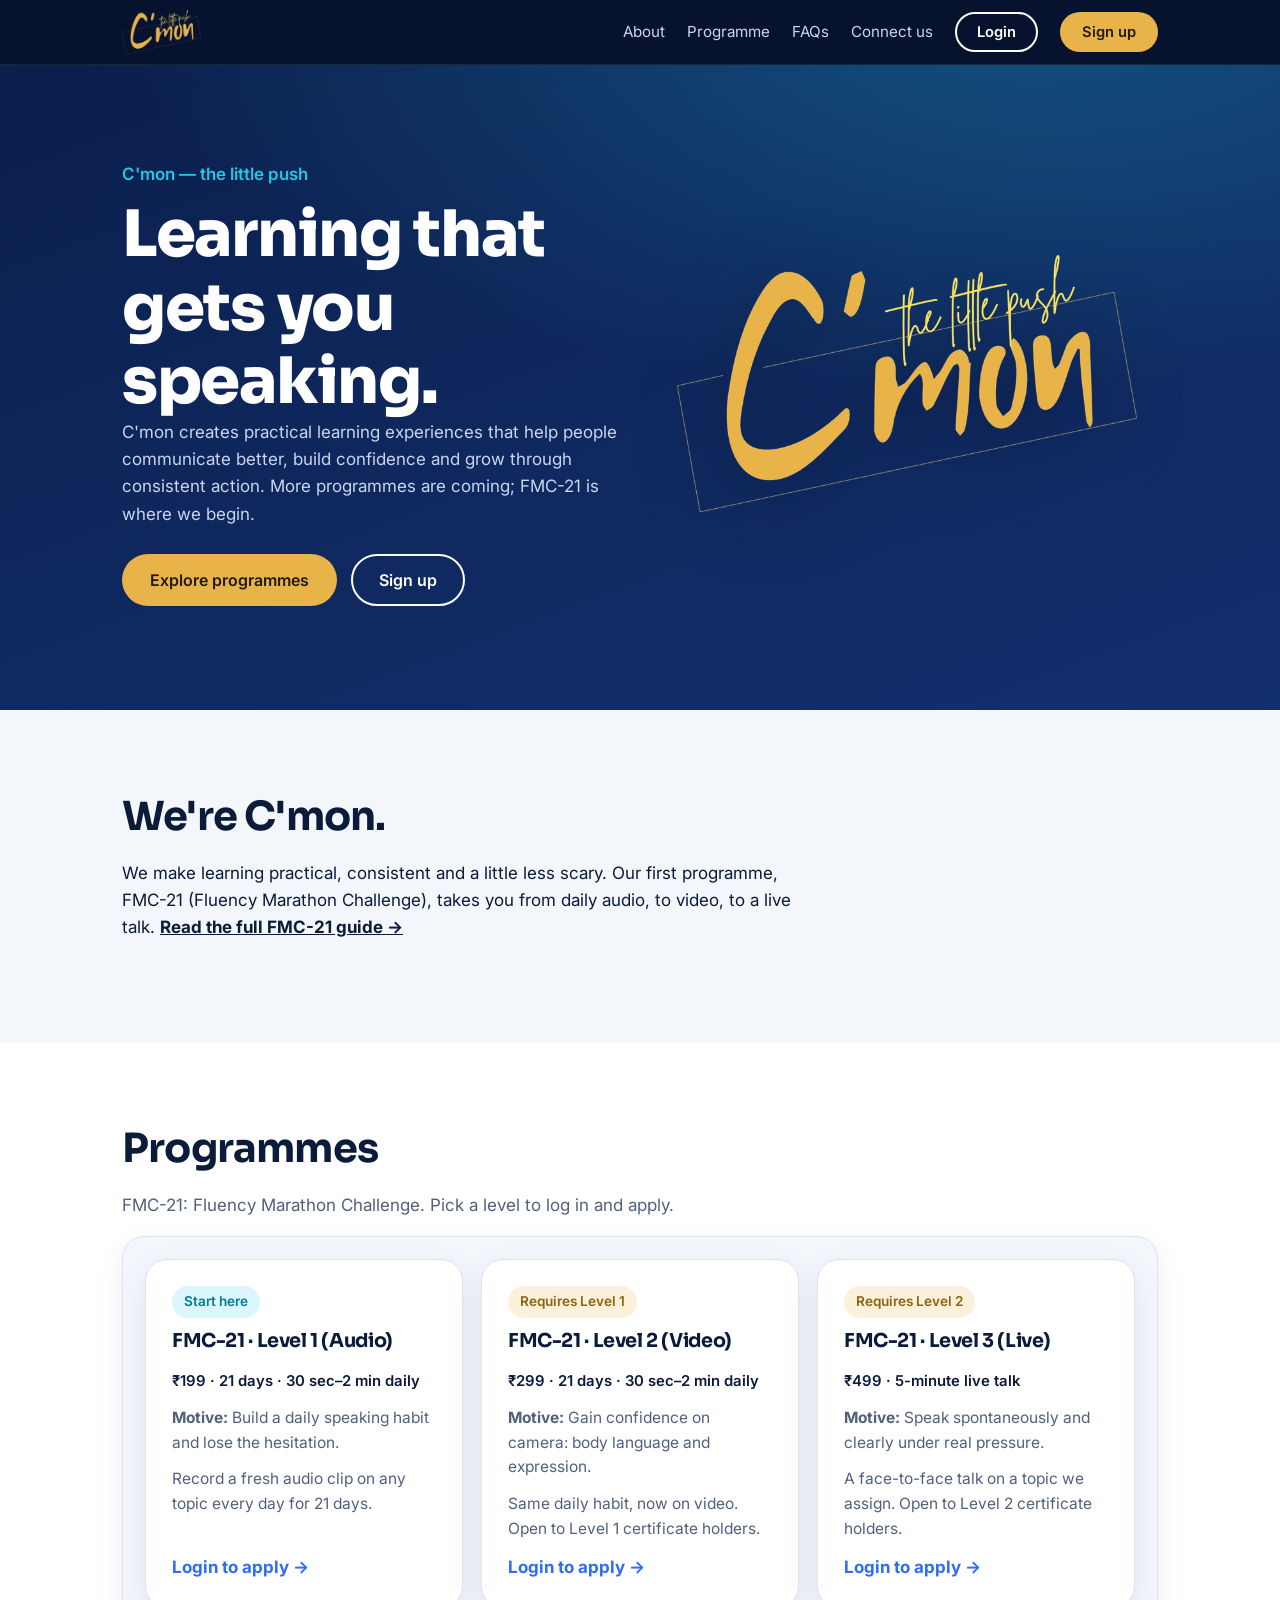
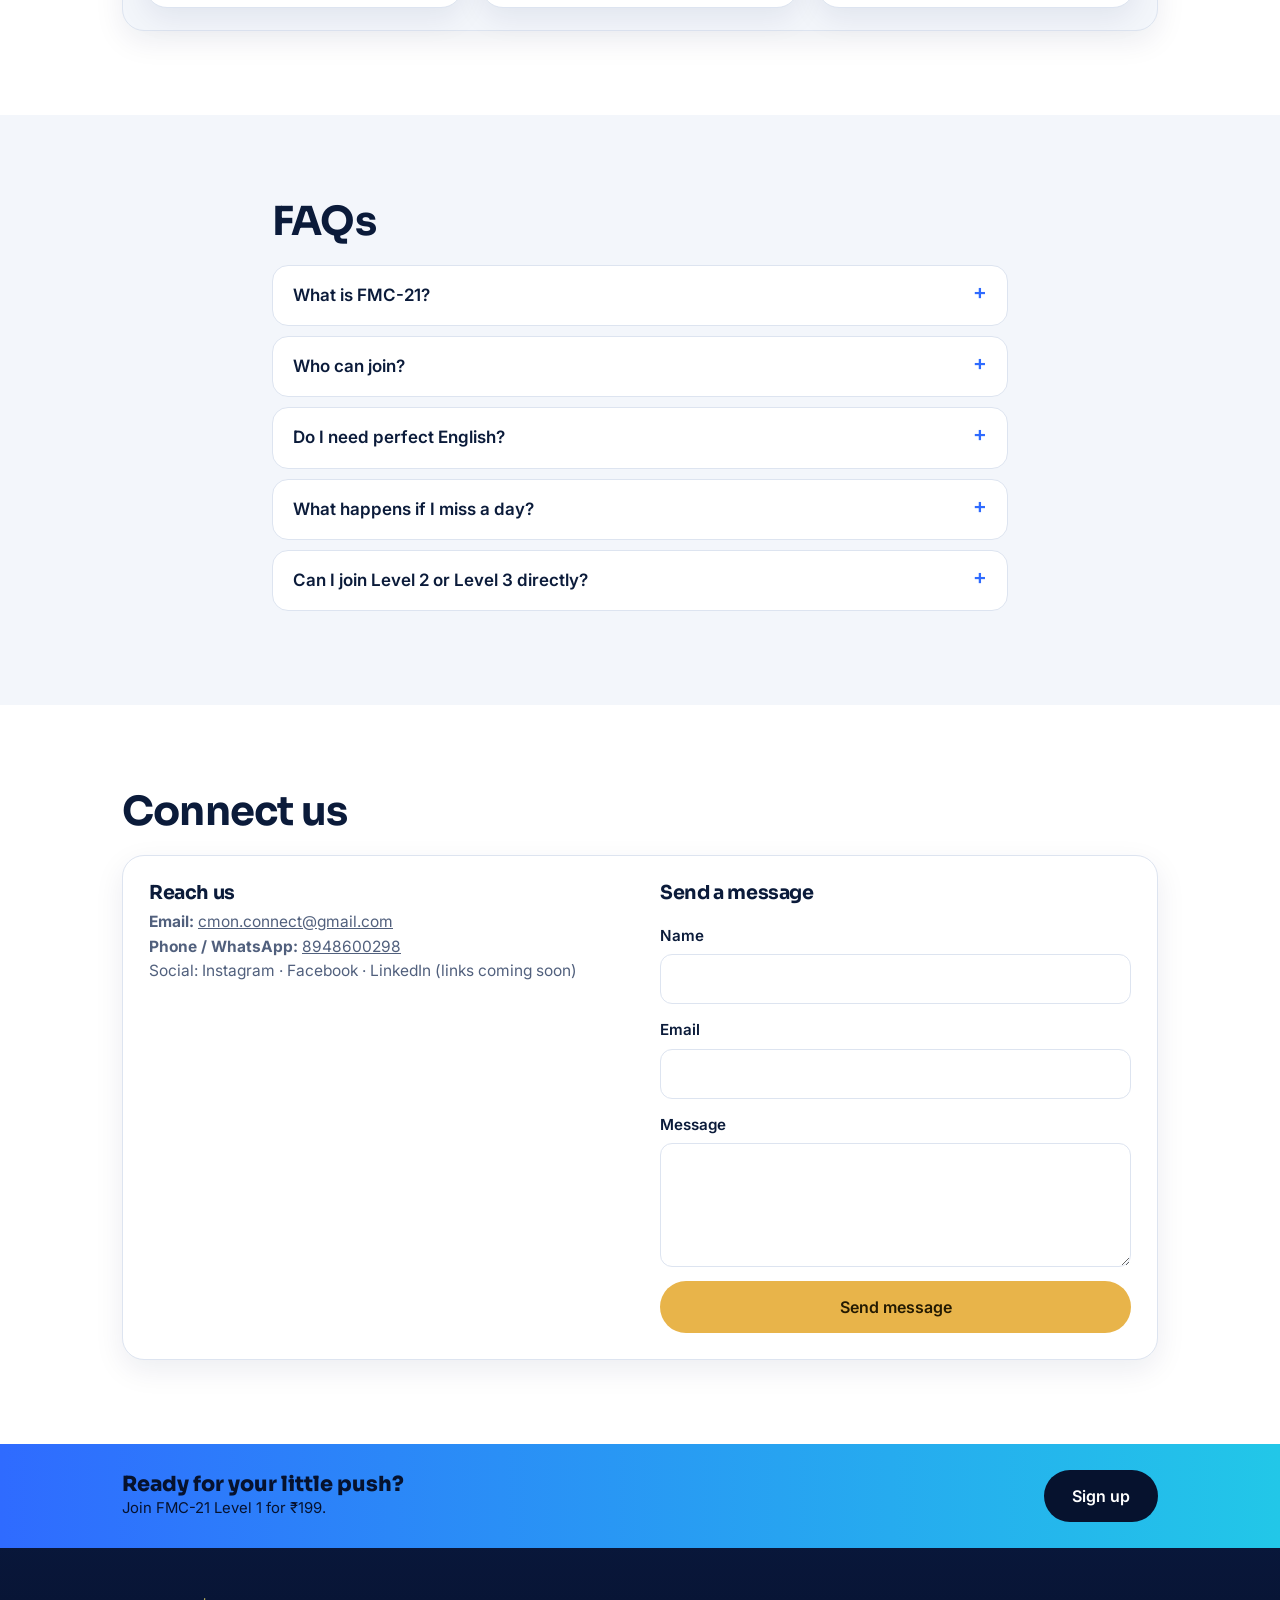
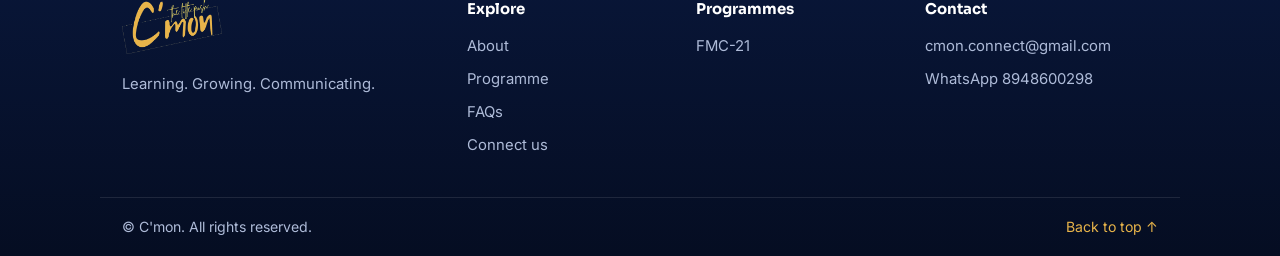
==== commit c9b751f8: "added multi pages" ====
--- a/index.html
+++ b/index.html
@@ -14,26 +14,30 @@
 </head>
 <body data-base="">
 <div id="site-header"></div>
-<main><section class="hero home" id="home"><div class="wrap two">
-<div><div class="pres">The little push</div>
+<main>
+<section class="hero home" id="home"><div class="wrap two">
+<div><div class="pres">C'mon — the little push</div>
 <h1>Learning that gets you speaking.</h1>
-<p>C'mon creates practical learning experiences that help people communicate better, build confidence and grow through consistent action.</p>
-<div class="row"><a class="btn gold" href="pages/fmc.html">Explore FMC-21</a><a class="btn ghost" href="#about">About C'mon</a></div></div>
+<p>C'mon creates practical learning experiences that help people communicate better, build confidence and grow through consistent action. More programmes are coming; FMC-21 is where we begin.</p>
+<div class="row"><a class="btn gold" href="#programmes">Explore programmes</a><a class="btn ghost" href="app.html#/signup">Sign up</a></div></div>
 <img class="herologo" src="assets/img/logo.png" alt="C'mon: the little push">
 </div></section>
-<div class="stats"><div class="wrap"><div><b>21</b><span>days to a stronger voice</span></div><div><b>3</b><span>levels: audio, video, live</span></div><div><b>1</b><span>certificate per level</span></div></div></div>
-<section id="programmes"><div class="wrap"><h2>Our programmes</h2><p class="mute">C'mon is the home of programmes built around practice and consistency. Start with FMC-21.</p>
-<div class="grid g3 prog">
-<a class="card pcard feat" href="pages/fmc.html"><span class="badge on">🟢 Now enrolling</span><h3>FMC-21</h3><div class="meta">Fluency Marathon Challenge</div><p>A 21-day English challenge to improve communication, reduce hesitation, build confidence and speak more fluently.</p><div class="chips"><span>21 days</span><span>Audio → Video → Live</span><span>Certificate</span></div><b class="go">Explore FMC-21 →</b></a>
-<div class="card pcard ghostc"><span class="badge off">🔒 Coming soon</span><h3>More programmes</h3><p>New C'mon programmes are on the way. Tell us what you'd like to learn next.</p><a class="btn ghost dis" href="mailto:cmon.connect@gmail.com?subject=Programme%20idea">Share an idea</a></div>
-</div></div></section>
-<section class="soft" id="about"><div class="wrap"><h2>We're C'mon.</h2>
-<p>C'mon creates practical learning experiences that help people communicate better, build confidence and grow through consistent action.</p>
-<p class="mute">FMC-21 is our first programme, designed to help people become more confident English speakers.</p></div></section>
-<div id="reviews"></div>
-<section id="contact"><div class="wrap"><h2>Have a Question? Let's Connect.</h2>
-<div class="grid g3"><a class="card ccard" href="mailto:cmon.connect@gmail.com"><h3>Email</h3><p>cmon.connect@gmail.com</p></a><a class="card ccard" href="https://wa.me/918948600298"><h3>Phone / WhatsApp</h3><p>8948600298</p></a></div></div></section>
-<section class="cta"><div class="wrap"><h2>Ready to Find Your Voice?</h2><p>21 days. Daily practice. One stronger voice.</p><a class="btn gold" href="pages/fmc.html">Explore FMC-21</a></div></section></main>
+<section class="soft" id="about"><div class="wrap"><h2>We're C'mon.</h2><p>We make learning practical, consistent and a little less scary. Our first programme, FMC-21 (Fluency Marathon Challenge), takes you from daily audio, to video, to a live talk. <a href="pages/fmc.html"><b>Read the full FMC-21 guide →</b></a></p></div></section>
+<section id="programmes"><div class="wrap"><h2>Programmes</h2><p class="mute">FMC-21: Fluency Marathon Challenge. Pick a level to log in and apply.</p><div id="levels-mount"></div></div></section>
+<section class="soft" id="faq"><div class="wrap" style="max-width:780px"><h2>FAQs</h2>
+<details><summary>What is FMC-21?</summary><p>A 21-day English fluency challenge presented by C'mon.</p></details>
+<details><summary>Who can join?</summary><p>Anyone who wants to improve English communication, confidence and fluency.</p></details>
+<details><summary>Do I need perfect English?</summary><p>No. FMC-21 is designed to help you improve.</p></details>
+<details><summary>What happens if I miss a day?</summary><p>FMC-21 follows a strict no-miss rule. Missing a day can disqualify you from certification, and the fee is non-refundable.</p></details>
+<details><summary>Can I join Level 2 or Level 3 directly?</summary><p>No. Level 2 is for Level 1 certificate holders, and Level 3 is for Level 2 certificate holders.</p></details>
+</div></section>
+<section id="connect"><div class="wrap"><h2>Connect us</h2>
+<div class="card two" style="align-items:start">
+<div><h3>Reach us</h3><p><b>Email:</b> <a href="mailto:cmon.connect@gmail.com">cmon.connect@gmail.com</a><br><b>Phone / WhatsApp:</b> <a href="https://wa.me/918948600298">8948600298</a></p><p class="mute">Social: Instagram · Facebook · LinkedIn (links coming soon)</p></div>
+<form id="contact-form" class="f"><h3>Send a message</h3>
+<label>Name<input name="name" required></label><label>Email<input name="email" type="email" required></label><label>Message<textarea name="message" rows="4" required></textarea></label>
+<button class="btn gold" type="submit">Send message</button></form></div></div></section>
+</main>
 <div id="site-footer"></div>
 <div id="msg" role="status"></div>
 <script src="assets/js/config.js"></script>
--- a/assets/css/styles.css
+++ b/assets/css/styles.css
@@ -102,3 +102,28 @@
 .fgrid p{font-size:.93rem;margin:0}
 .fbot{border-top:1px solid rgba(255,255,255,.1);padding:18px 22px;display:flex;flex-wrap:wrap;gap:10px;justify-content:space-between;font-size:.88rem}
 .fbot a{color:var(--gold);text-decoration:none}
+
+/* ---- v3: forms, app, progress ---- */
+.f{display:grid;gap:14px}.f label{display:grid;gap:6px;font-weight:600;font-size:.95rem}
+.f input,.f select,.f textarea{font:inherit;padding:12px 14px;border-radius:12px;border:1px solid var(--line);background:var(--card);color:var(--ink)}
+.f input:focus,.f select:focus,.f textarea:focus{outline:3px solid var(--cyan);outline-offset:1px}
+.f .chk{display:flex;gap:10px;font-weight:400}.f .chk input{margin-top:5px}.err{color:#c0392b;font-size:.9rem;min-height:1.2em}
+.parent{padding:22px;background:var(--soft)}.parent .lvl{background:var(--card)}.lvl .go{color:var(--blue);margin-top:auto}
+a.lvl{text-decoration:none}a.lvl:hover{transform:translateY(-3px);border-color:var(--gold)}
+.menu{position:relative}.menu summary{list-style:none;cursor:pointer;color:#fff;border:1px solid rgba(255,255,255,.3);border-radius:999px;padding:7px 16px}
+.menu summary::-webkit-details-marker{display:none}.menu summary:after{display:none}
+.menu div{position:absolute;right:0;top:calc(100% + 8px);min-width:180px;background:var(--card);border:1px solid var(--line);border-radius:14px;box-shadow:var(--shadow);padding:8px}
+.menu a{display:block;padding:10px 14px;text-decoration:none;border-radius:8px}.menu a:hover{background:var(--soft)}
+#app{padding-top:36px;padding-bottom:60px;min-height:70vh}.auth{max-width:480px;margin:0 auto}
+.demo{background:rgba(232,180,74,.18);border:1px dashed var(--gold);border-radius:12px;padding:10px 14px;font-size:.9rem;margin-bottom:14px}
+.tabs{display:flex;gap:8px;margin-top:12px}.tabs button{font:600 .95rem Inter,sans-serif;padding:9px 20px;border-radius:999px;border:1px solid var(--line);background:var(--card);color:var(--ink);cursor:pointer}.tabs .act{background:var(--navy);color:#fff}
+.bar{height:12px;border-radius:99px;background:var(--line);overflow:hidden;margin:14px 0}.bar i{display:block;height:100%;background:linear-gradient(90deg,var(--cyan),var(--gold))}
+.pct{font:800 3rem Sora,sans-serif}.line{display:flex;gap:8px;align-items:center;margin:10px 0}.line small{width:76px;color:var(--mute)}
+.dot{width:26px;height:26px;border-radius:50%;border:2px solid var(--line);display:grid;place-items:center;font-size:.7rem;font-weight:600}
+.dot.ok{background:var(--gold);border-color:var(--gold);color:#241a02}.dot.miss{border-color:#c0392b;color:#c0392b}
+.two2{display:grid;grid-template-columns:1fr 1fr;gap:18px}@media(max-width:760px){.two2{grid-template-columns:1fr}}
+.rec video,.rec audio{width:100%;margin:12px 0}.hid{display:none!important}
+.sub{display:flex;justify-content:space-between;padding:10px 0;border-bottom:1px solid var(--line)}
+.win{background:rgba(34,199,232,.14)}.sorry{background:rgba(192,57,43,.1);border-color:#c0392b}
+dialog{border:0;border-radius:22px;padding:28px;max-width:560px;width:calc(100% - 32px);background:var(--card);color:var(--ink);box-shadow:0 30px 80px rgba(0,0,0,.4)}
+dialog::backdrop{background:rgba(5,13,34,.6)}dialog ul{padding-left:20px;color:var(--mute)}
